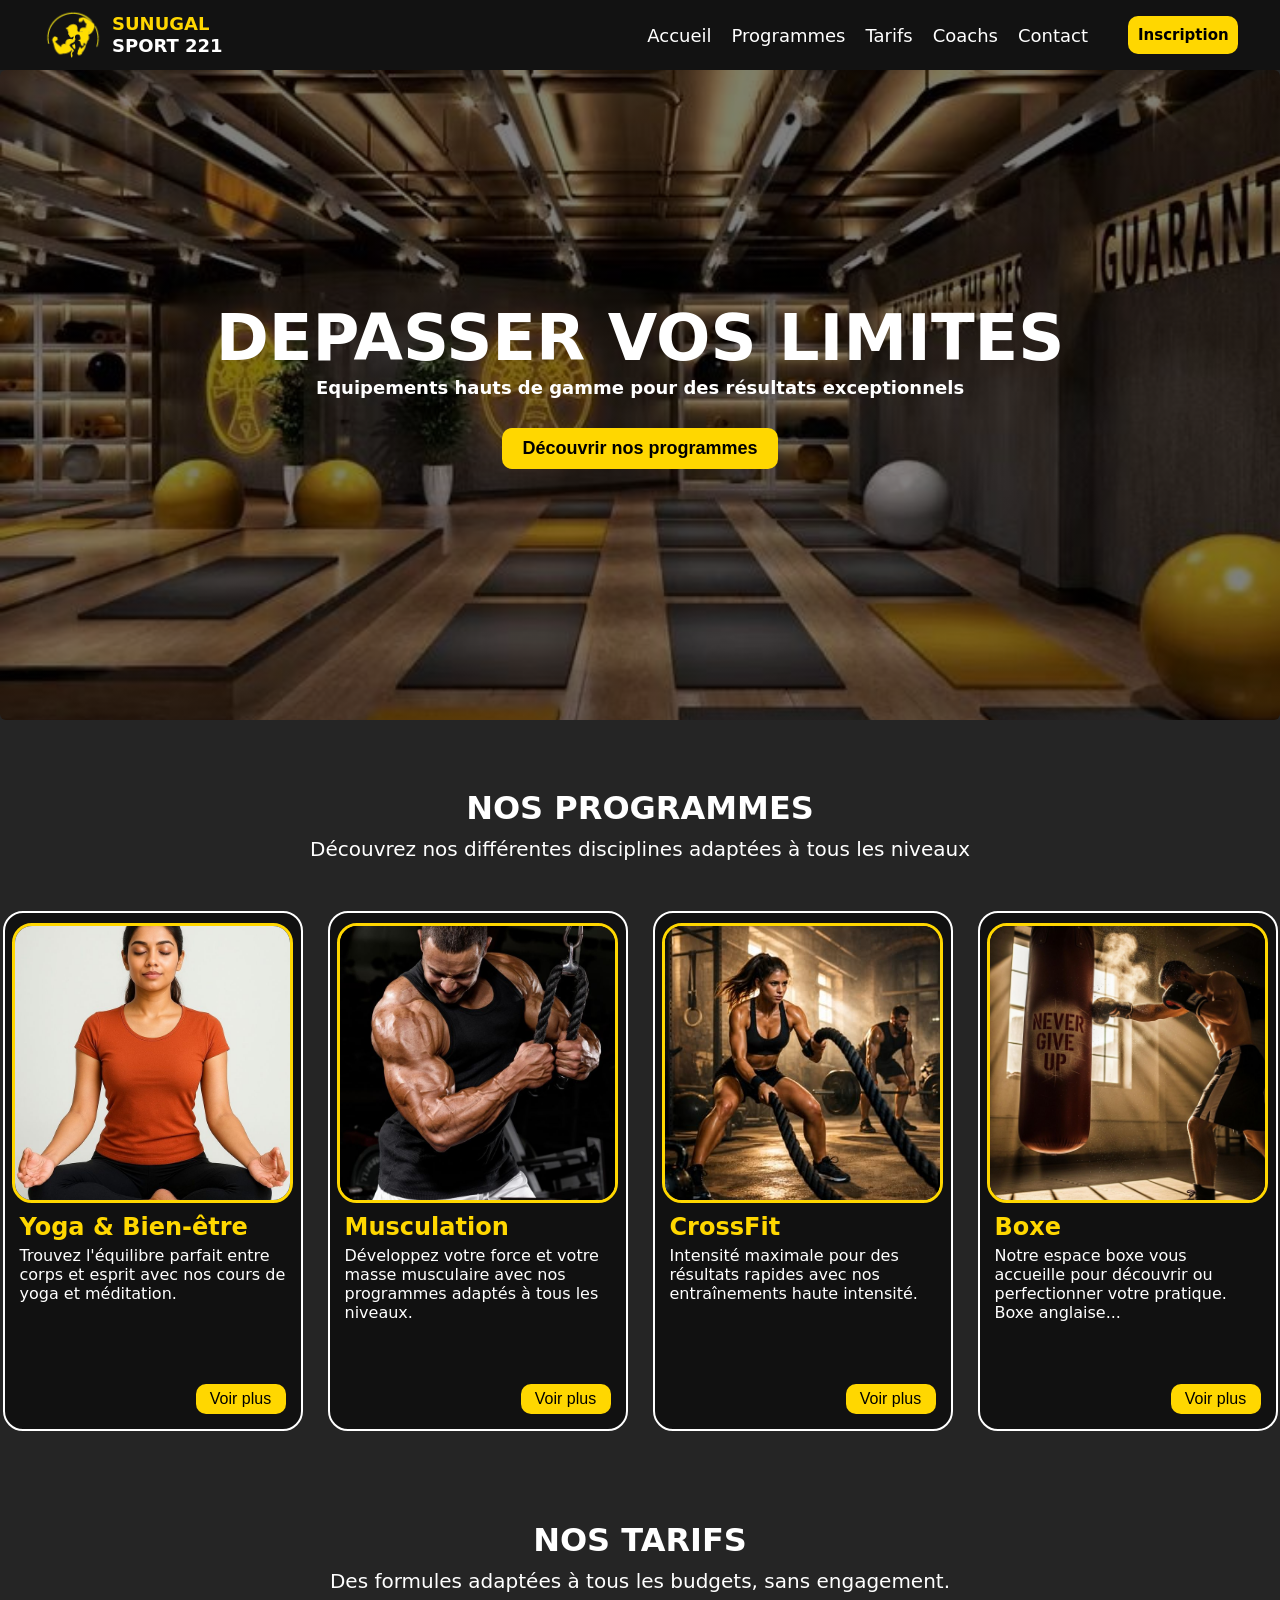
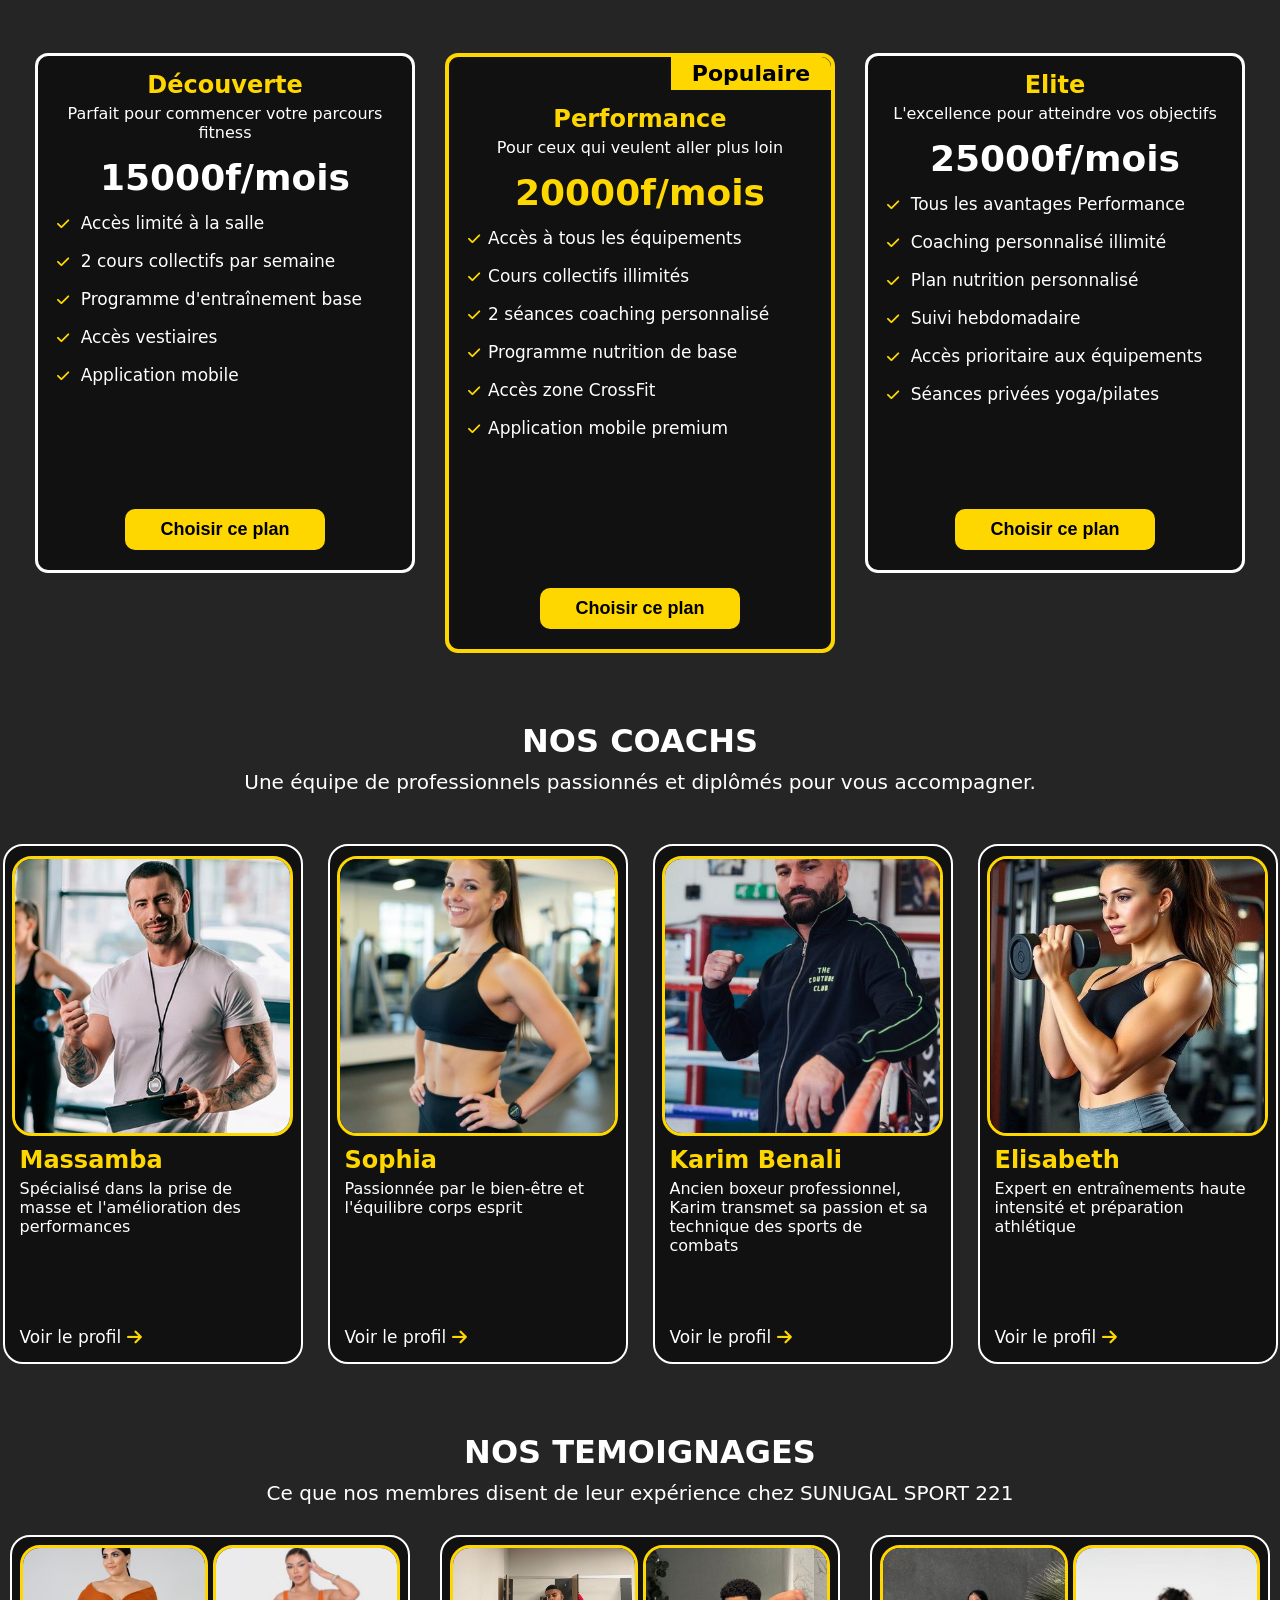
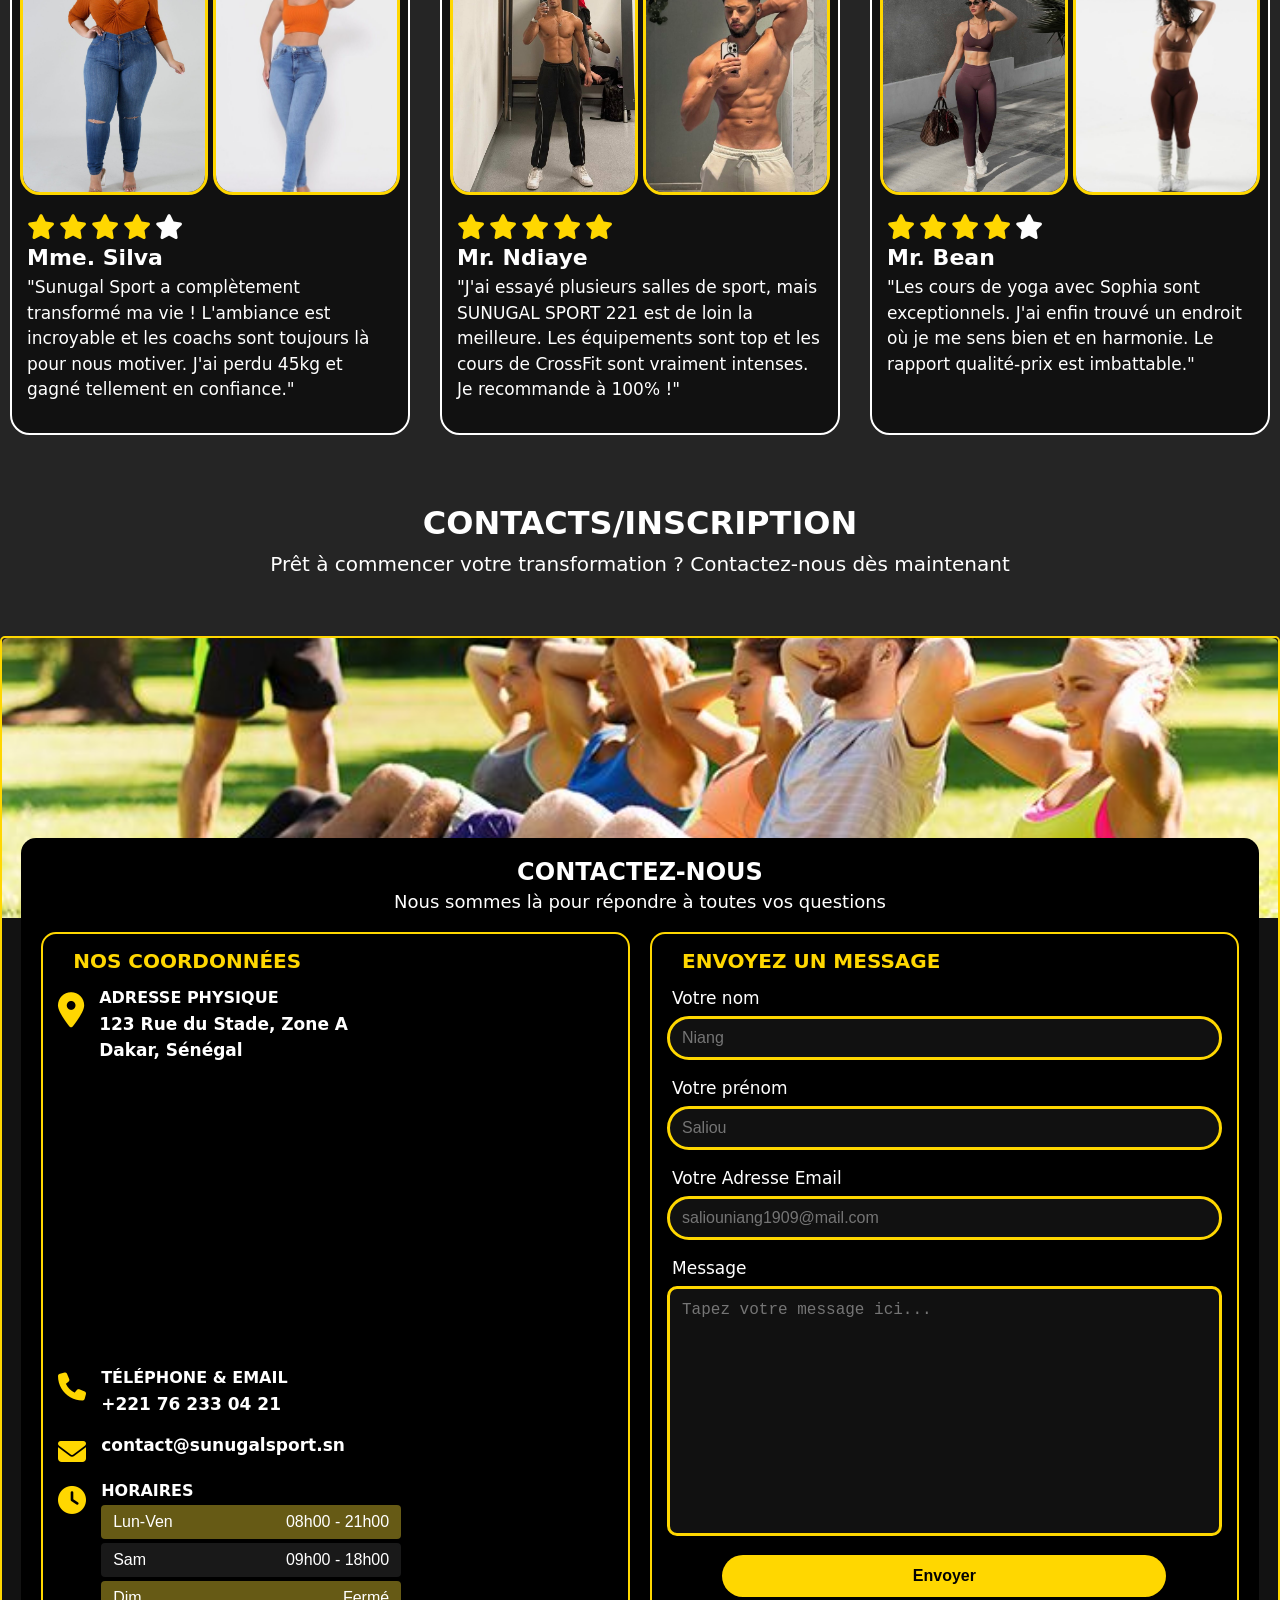
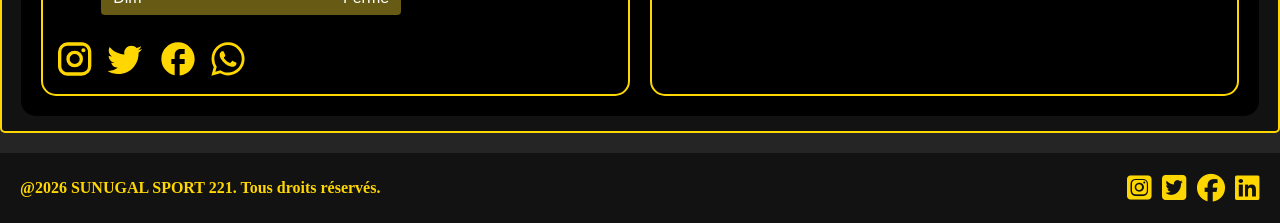
==== index.html @ 3b44cbe6 "first commit" ====
<!DOCTYPE html>
<html lang="fr">

<head>
    <meta charset="UTF-8">
    <meta name="viewport" content="width=device-width, initial-scale=1.0">
    <title>SUNUGAL SPORT 221</title>
    <link rel="stylesheet" href="stylesport.css">

    <link rel="stylesheet" href="https://cdnjs.cloudflare.com/ajax/libs/font-awesome/6.5.0/css/all.min.css"
        crossorigin="anonymous" referrerpolicy="no-referrer" />
</head>

<body>

<header>
    <!-- Checkbox burger cachée -->
    <input type="checkbox" id="burger">

    <div class="menu">
        <!-- Logo -->
        <div class="logo-container">
            <div class="logo"></div>
            <div>
                <h4 class="textlogo"><span style="color: #FFD700;">SUNUGAL</span><br>SPORT 221</h4>
            </div>
        </div>

        <!-- Label burger (visible sur mobile) -->
        <label class="burger-label" for="burger">
            <span class="burger-open">&#9776;</span>
            <span class="burger-close">&#10005;</span>
        </label>

        <!-- Nav + Bouton -->
        <div class="nav-actions">
            <nav class="UN">
                <ul class="nav">
                    <li><a href="index.html#Accueil" class="textnav">Accueil</a></li>
                    <li><a href="index.html#Programmes" class="textnav">Programmes</a></li>
                    <li><a href="index.html#Tarifs" class="textnav">Tarifs</a></li>
                    <li><a href="index.html#Coachs" class="textnav">Coachs</a></li>
                    <li><a href="index.html#Contact" class="textnav">Contact</a></li>
                </ul>
            </nav>
            <a href="/formulaire.html">
                <button class="btn">Inscription</button>
            </a>
        </div>
    </div>
</header>

    <!-- ACCUEIL -->
    <section class="accueil">
        <div class="ac">
            <div id="Accueil"></div>
            <div class="A0">
                <h1 class="titre">
                    <p class="textaccueil">DEPASSER VOS LIMITES</p>
                    <p class="soustextaccueil">Equipements hauts de gamme pour des résultats exceptionnels</p>
                </h1>
                <a href="/sport.html#Programmes" class="EE">
                    <button class="btn2">Découvrir nos programmes</button>
                </a>
            </div>
            <div class="A1">
                <h1 class="titre">
                    <p class="textaccueil2">TROUVER VOTRE EQUILIBRE</p>
                    <p class="soustextaccueil2">Trouvez l'équilibre parfait entre corps et esprit avec nos cours de yoga et méditation.</p>
                </h1>
                <a href="/index.html"   class="EE">
                    <button class="btn2Z">Voir les tarifs</button>
                </a>
            </div>
            <div class="A2">
                <h1 class="titre">
                    <p class="textaccueil3">DEPASSER VOS LIMITES</p>
                    <p class="soustextaccueil3">Intensité maximale pour des résultats rapides avec nos entraînements haute intensité</p>
                </h1>
                <a href="/index.html"  class="EE">
                    <button class="btn2ZZ">Découvrir nos coachs</button>
                </a>
            </div>
            <div class="A3">
                <h1 class="titre">
                    <p class="textaccueil4">LIBERER VOTRE PUISSANCE</p>
                    <p class="soustextaccueil4">Notre espace boxe vous accueille pour découvrir ou perfectionner votre pratique. Boxe anglaise</p>
                </h1>
                <a href="/index.html#Contact"  class="EE">
                    <button class="btn2ZZZ">Nos contacts</button>
                </a>
            </div>
            <div class="A0">
                <h1 class="titre">
                    <p class="textaccueil">DEPASSER VOS LIMITES</p>
                    <p class="soustextaccueil">Equipements hauts de gamme pour des résultats exceptionnels</p>
                </h1>
                <a href="/index.html"  class="EE">
                    <button class="btn2">Découvrir nos programmes</button>
                </a>
            </div>
        </div>
    </section>

    <div class="parentbody">

        <!-- PROGRAMMES -->
        <h1 class="TitreP">NOS PROGRAMMES</h1>
        <p class="titrePro">Découvrez nos différentes disciplines adaptées à tous les niveaux</p>
        <div id="Programmes"></div>
        <section class="Parentcarte">
            <div class="carte">
                <div class="imag1">
                    <img src="/image/WhatsApp Image 2026-04-09 at 15.24.21.jpeg" alt="YOGA" class="image22">
                </div>
                <h1 class="titleP">Yoga & Bien-être</h1>
                <p class="soustitleP">Trouvez l'équilibre parfait entre corps et esprit avec nos cours de yoga et méditation.</p>
                <button class="btn31">Voir plus</button>
            </div>
            <div class="carte">
                <div class="image2">
                    <img src="/image/798d646e8325ace8523995716c048123.jpg" alt="musculation" class="imag11">
                </div>
                <h1 class="titleP">Musculation</h1>
                <p class="soustitleP">Développez votre force et votre masse musculaire avec nos programmes adaptés à tous les niveaux.</p>
                <a href="/detailprogramme.html" target="_self" style="text-decoration: none;">
                    <button class="btn3b">Voir plus</button>
                </a>
            </div>
            <div class="carte">
                <div class="image3">
                    <img src="/image/WhatsApp Image 2026-04-09 at 15.24.21 (1).jpeg" alt="Crossfit" class="image44">
                </div>
                <h1 class="titleP">CrossFit</h1>
                <p class="soustitleP">Intensité maximale pour des résultats rapides avec nos entraînements haute intensité.</p>
                <button class="btn3">Voir plus</button>
            </div>
            <div class="carte">
                <div class="image4">
                    <img src="/image/feb1b26ec4ed3f899586b922f8d77b12.jpg" alt="BOXE" class="image33">
                </div>
                <h1 class="titleP">Boxe</h1>
                <p class="soustitleP">Notre espace boxe vous accueille pour découvrir ou perfectionner votre pratique. Boxe anglaise...</p>
                <button class="btn3d">Voir plus</button>
            </div>
        </section>

        <!-- TARIFS -->
        <h1 class="TitreT">NOS TARIFS</h1>
        <p class="titrePro2">Des formules adaptées à tous les budgets, sans engagement.</p>
        <div id="Tarifs"></div>
        <section class="ParentT">
            <div class="carteT">
                <h1 class="titleT1">Découverte</h1>
                <p class="soustitleT">Parfait pour commencer votre parcours fitness</p>
                <h2 class="titleT2">15000f/mois</h2>
                <div class="paragrapheT">
                    <i class="fa-solid fa-check flèche"></i> <span class="textf">Accès limité à la salle</span><br><br>
                    <i class="fa-solid fa-check flèche"></i> <span class="textf">2 cours collectifs par semaine</span><br><br>
                    <i class="fa-solid fa-check flèche"></i> <span class="textf">Programme d'entraînement base</span><br><br>
                    <i class="fa-solid fa-check flèche"></i> <span class="textf">Accès vestiaires</span><br><br>
                    <i class="fa-solid fa-check flèche"></i> <span class="textf">Application mobile</span>
                </div>
                <a href="/formulaire.html" target="_self"  class="EE">
                    <button class="btnT">Choisir ce plan</button>
                </a>
            </div>

            <div class="TA">
                <div class="carteT2">
                    <div class="badge">
                        <p class="Textb">Populaire</p>
                    </div>
                    <h1 class="titleT1">Performance</h1>
                    <p class="soustitleT">Pour ceux qui veulent aller plus loin</p>
                    <h2 class="titleT22">20000f/mois</h2>
                    <div class="paragrapheT2">
                        <i class="fa-solid fa-check flèche"></i><span class="textf">Accès à tous les équipements</span><br><br>
                        <i class="fa-solid fa-check flèche"></i><span class="textf">Cours collectifs illimités</span><br><br>
                        <i class="fa-solid fa-check flèche"></i><span class="textf">2 séances coaching personnalisé</span><br><br>
                        <i class="fa-solid fa-check flèche"></i><span class="textf">Programme nutrition de base</span><br><br>
                        <i class="fa-solid fa-check flèche"></i><span class="textf">Accès zone CrossFit</span><br><br>
                        <i class="fa-solid fa-check flèche"></i><span class="textf">Application mobile premium</span><br><br>
                    </div>
                    <a href="/formulaire.html" target="_self"  class="EE">
                        <button class="btnT2">Choisir ce plan</button>
                    </a>
                </div>
            </div>

            <div class="carteT">
                <h1 class="titleT1">Elite</h1>
                <p class="soustitleT">L'excellence pour atteindre vos objectifs</p>
                <h2 class="titleT2">25000f/mois</h2>
                <div class="paragrapheT">
                    <i class="fa-solid fa-check flèche"></i> <span class="textf">Tous les avantages Performance</span><br><br>
                    <i class="fa-solid fa-check flèche"></i> <span class="textf">Coaching personnalisé illimité</span><br><br>
                    <i class="fa-solid fa-check flèche"></i> <span class="textf">Plan nutrition personnalisé</span><br><br>
                    <i class="fa-solid fa-check flèche"></i> <span class="textf">Suivi hebdomadaire</span><br><br>
                    <i class="fa-solid fa-check flèche"></i> <span class="textf">Accès prioritaire aux équipements</span><br><br>
                    <i class="fa-solid fa-check flèche"></i> <span class="textf">Séances privées yoga/pilates</span>
                </div>
                <a href="/formulaire.html" target="_self"  class="EE">
                    <button class="btnT">Choisir ce plan</button>
                </a>
            </div>
        </section>

        <!-- NOS COACHS -->
        <h1 class="TitreP">NOS COACHS</h1>
        <p class="soustitreSection">Une équipe de professionnels passionnés et diplômés pour vous accompagner.</p>
        <div id="Coachs"></div>
        <section class="Parentcarte2">
            <div class="carte">
                <div class="imageA">
                    <img src="/image/WhatsApp Image 2026-04-09 at 15.23.22.jpeg" alt="Massamba" class="imageAA">
                </div>
                <h1 class="titleP">Massamba</h1>
                <p class="soustitleP">Spécialisé dans la prise de masse et l'amélioration des performances</p>
                <p class="LienC">Voir le profil <i class="fa-solid fa-arrow-right arrow"></i></p>
            </div>
            <div class="carte">
                <div class="imageB">
                    <img src="/image/085d0057831c391fa8fdc6a2706cc4f4.jpg" alt="Sophia" class="imageBB">
                </div>
                <h1 class="titleP">Sophia</h1>
                <p class="soustitleP">Passionnée par le bien-être et l'équilibre corps esprit</p>
                <a href="/detailcoach.html#Coachs" target="_self" class="lienP">
                    <p class="LienC">Voir le profil <i class="fa-solid fa-arrow-right arrow"></i></p>
                </a>
            </div>
            <div class="carte">
                <div class="imageC">
                    <img src="/image/8adbc22457ec342c8f4f15aef69f5e6a.jpg" alt="Karim" class="imageCC">
                </div>
                <h1 class="titleP">Karim Benali</h1>
                <p class="soustitleP">Ancien boxeur professionnel, Karim transmet sa passion et sa technique des sports de combats</p>
                <p class="LienCC">Voir le profil <i class="fa-solid fa-arrow-right arrow"></i></p>
            </div>
            <div class="carte">
                <div class="imageD">
                    <img src="/image/25fd124be4f2d7ce02761b8a9e53c22c.jpg" alt="Elisabeth" class="imageDD">
                </div>
                <h1 class="titleP">Elisabeth</h1>
                <p class="soustitleP">Expert en entraînements haute intensité et préparation athlétique</p>
                <p class="LienC">Voir le profil <i class="fa-solid fa-arrow-right arrow"></i></p>
            </div>
        </section>

        <!-- TEMOIGNAGES -->
        <h1 class="TitreP">NOS TEMOIGNAGES</h1>
        <p class="soustitreSection">Ce que nos membres disent de leur expérience chez SUNUGAL SPORT 221</p>

        <section class="Avis">
            <div class="cartet">
                <div class="photo">
                    <div class="image1">
                        <img src="/image/10d53ca7ecd17a035fc8b7b2d390c63c.jpg" alt="" class="image11">
                    </div>
                    <div class="image1">
                        <img src="image/16f88baf168e06f00c20540069a99f3c.jpg" alt="" class="image11">
                    </div>
                </div>
                <div class="Etoile">
                    <i class="fa-solid fa-star" style="color:#FFD700;font-size:25px;"></i>
                    <i class="fa-solid fa-star" style="color:#FFD700;font-size:25px;"></i>
                    <i class="fa-solid fa-star" style="color:#FFD700;font-size:25px;"></i>
                    <i class="fa-solid fa-star" style="color:#FFD700;font-size:25px;"></i>
                    <i class="fa-solid fa-star" style="color:#ffffff;font-size:25px;"></i>
                </div>
                <h1 class="nomTemoign">Mme. Silva</h1>
                <p class="texteTemoign">"Sunugal Sport a complètement transformé ma vie ! L'ambiance est incroyable et les coachs sont toujours là pour nous motiver. J'ai perdu 45kg et gagné tellement en confiance."</p>
            </div>
            <div class="cardet">
                <div class="photo">
                    <div class="image1">
                        <img src="/image/3654e52a8fa798b8e40593709566071a.jpg" alt="" class="image22">
                    </div>
                    <div class="image1">
                        <img src="/image/96df4fb2ce53c730a2371b7383319e78.jpg" alt="" class="image22">
                    </div>
                </div>
                <div class="Etoile">
                    <i class="fa-solid fa-star" style="color:#FFD700;font-size:25px;"></i>
                    <i class="fa-solid fa-star" style="color:#FFD700;font-size:25px;"></i>
                    <i class="fa-solid fa-star" style="color:#FFD700;font-size:25px;"></i>
                    <i class="fa-solid fa-star" style="color:#FFD700;font-size:25px;"></i>
                    <i class="fa-solid fa-star" style="color:#FFD700;font-size:25px;"></i>
                </div>
                <h1 class="nomTemoign">Mr. Ndiaye</h1>
                <p class="texteTemoign">"J'ai essayé plusieurs salles de sport, mais SUNUGAL SPORT 221 est de loin la meilleure. Les équipements sont top et les cours de CrossFit sont vraiment intenses. Je recommande à 100% !"</p>
            </div>
            <div class="cardet">
                <div class="photo">
                    <div class="image1">
                        <img src="/image/1ff2024bfbb110e7f76967baabb99201.jpg" alt="" class="image33">
                    </div>
                    <div class="image1">
                        <img src="/image/316afef5541a32609980a7c258a644ee.jpg" alt="" class="image33">
                    </div>
                </div>
                <div class="Etoile">
                    <i class="fa-solid fa-star" style="color:#FFD700;font-size:25px;"></i>
                    <i class="fa-solid fa-star" style="color:#FFD700;font-size:25px;"></i>
                    <i class="fa-solid fa-star" style="color:#FFD700;font-size:25px;"></i>
                    <i class="fa-solid fa-star" style="color:#FFD700;font-size:25px;"></i>
                    <i class="fa-solid fa-star" style="color:#ffffff;font-size:25px;"></i>
                </div>
                <h1 class="nomTemoign">Mr. Bean</h1>
                <p class="texteTemoign">"Les cours de yoga avec Sophia sont exceptionnels. J'ai enfin trouvé un endroit où je me sens bien et en harmonie. Le rapport qualité-prix est imbattable."</p>
            </div>
        </section>

        <!-- CONTACT -->
        <h1 class="TitreP">CONTACTS/INSCRIPTION</h1>
        <p class="soustitreSection">Prêt à commencer votre transformation ? Contactez-nous dès maintenant</p>
        <div id="Contact"></div>
        <section class="parentcontact">
            <div class="infos"></div>
            <div class="localisation">
                <h1 class="titrecon">CONTACTEZ-NOUS</h1>
                <p class="soustitrecontact">Nous sommes là pour répondre à toutes vos questions</p>

                <section class="parentcon">
                    <div class="cordonnees">
                        <h1 class="textmess">NOS COORDONNÉES</h1>

                        <div class="coord-item">
                            <i class="fa-solid fa-location-dot bbb"></i>
                            <div class="coord-text">
                                <h2 class="coord-title">ADRESSE PHYSIQUE</h2>
                                <p class="coord-detail">123 Rue du Stade, Zone A<br>Dakar, Sénégal</p>
                            </div>
                        </div>

                        <div class="parentmap">
                            <iframe
                                src="https://www.google.com/maps/embed?pb=!1m18!1m12!1m3!1d964.8541574105187!2d-17.4478099505378!3d14.68901563158385!2m3!1f0!2f0!3f0!3m2!1i1024!2i768!4f13.1!3m3!1m2!1s0xec172f68e748a69%3A0x20fb84b7a5390402!2sRue%2035%2C%20Dakar!5e0!3m2!1sfr!2ssn!4v1775864786671!5m2!1sfr!2ssn"
                                style="border:0;" allowfullscreen="" loading="lazy"
                                referrerpolicy="no-referrer-when-downgrade" class="map"></iframe>
                        </div>

                        <div class="coord-extras">
                            <div class="coord-item">
                                <i class="fa-solid fa-phone aaa"></i>
                                <div class="coord-text">
                                    <h2 class="coord-title">TÉLÉPHONE & EMAIL</h2>
                                    <p class="coord-detail">+221 76 233 04 21</p>
                                </div>
                            </div>

                            <div class="coord-item">
                                <i class="fa-solid fa-envelope ccc"></i>
                                <div class="coord-text">
                                    <p class="coord-detail">contact@sunugalsport.sn</p>
                                </div>
                            </div>

                            <div class="coord-item">
                                <i class="fa-solid fa-clock ddd"></i>
                                <div class="coord-text">
                                    <h2 class="coord-title">HORAIRES</h2>
                                    <div class="horaires-container">
                                        <div class="Baba">
                                            <span class="jour">Lun-Ven</span>
                                            <span class="heures">08h00 - 21h00</span>
                                        </div>
                                        <div class="Baba2">
                                            <span class="jour">Sam</span>
                                            <span class="heures">09h00 - 18h00</span>
                                        </div>
                                        <div class="Baba">
                                            <span class="jour">Dim</span>
                                            <span class="heures">Fermé</span>
                                        </div>
                                    </div>
                                </div>
                            </div>

                            <div class="social-icons">
                                <svg xmlns="http://www.w3.org/2000/svg" width="40" height="40" viewBox="2 0 24 24"><path fill="#FFD700" d="M7.8 2h8.4C19.4 2 22 4.6 22 7.8v8.4a5.8 5.8 0 0 1-5.8 5.8H7.8C4.6 22 2 19.4 2 16.2V7.8A5.8 5.8 0 0 1 7.8 2m-.2 2A3.6 3.6 0 0 0 4 7.6v8.8C4 18.39 5.61 20 7.6 20h8.8a3.6 3.6 0 0 0 3.6-3.6V7.6C20 5.61 18.39 4 16.4 4zm9.65 1.5a1.25 1.25 0 0 1 1.25 1.25A1.25 1.25 0 0 1 17.25 8A1.25 1.25 0 0 1 16 6.75a1.25 1.25 0 0 1 1.25-1.25M12 7a5 5 0 0 1 5 5a5 5 0 0 1-5 5a5 5 0 0 1-5-5a5 5 0 0 1 5-5m0 2a3 3 0 0 0-3 3a3 3 0 0 0 3 3a3 3 0 0 0 3-3a3 3 0 0 0-3-3"/></svg>
                                <svg xmlns="http://www.w3.org/2000/svg" width="40" height="40" viewBox="2 0 24 24"><path fill="#FFD700" d="M22.46 6c-.77.35-1.6.58-2.46.69c.88-.53 1.56-1.37 1.88-2.38c-.83.5-1.75.85-2.72 1.05C18.37 4.5 17.26 4 16 4c-2.35 0-4.27 1.92-4.27 4.29c0 .34.04.67.11.98C8.28 9.09 5.11 7.38 3 4.79c-.37.63-.58 1.37-.58 2.15c0 1.49.75 2.81 1.91 3.56c-.71 0-1.37-.2-1.95-.5v.03c0 2.08 1.48 3.82 3.44 4.21a4.2 4.2 0 0 1-1.93.07a4.28 4.28 0 0 0 4 2.98a8.52 8.52 0 0 1-5.33 1.84q-.51 0-1.02-.06C3.44 20.29 5.7 21 8.12 21C16 21 20.33 14.46 20.33 8.79c0-.19 0-.37-.01-.56c.84-.6 1.56-1.36 2.14-2.23"/></svg>
                                <svg xmlns="http://www.w3.org/2000/svg" width="40" height="40" viewBox="0 0 24 24"><path fill="#FFD700" d="M22 12c0-5.52-4.48-10-10-10S2 6.48 2 12c0 4.84 3.44 8.87 8 9.8V15H8v-3h2V9.5C10 7.57 11.57 6 13.5 6H16v3h-2c-.55 0-1 .45-1 1v2h3v3h-3v6.95c5.05-.5 9-4.76 9-9.95"/></svg>
                                <svg xmlns="http://www.w3.org/2000/svg" width="40" height="40" viewBox="0 0 24 24"><path fill="#FFD700" d="M19.05 4.91A9.82 9.82 0 0 0 12.04 2c-5.46 0-9.91 4.45-9.91 9.91c0 1.75.46 3.45 1.32 4.95L2.05 22l5.25-1.38c1.45.79 3.08 1.21 4.74 1.21c5.46 0 9.91-4.45 9.91-9.91c0-2.65-1.03-5.14-2.9-7.01m-7.01 15.24c-1.48 0-2.93-.4-4.2-1.15l-.3-.18l-3.12.82l.83-3.04l-.2-.31a8.26 8.26 0 0 1-1.26-4.38c0-4.54 3.7-8.24 8.24-8.24c2.2 0 4.27.86 5.82 2.42a8.18 8.18 0 0 1 2.41 5.83c.02 4.54-3.68 8.23-8.22 8.23m4.52-6.16c-.25-.12-1.47-.72-1.69-.81c-.23-.08-.39-.12-.56.12c-.17.25-.64.81-.78.97c-.14.17-.29.19-.54.06c-.25-.12-1.05-.39-1.99-1.23c-.74-.66-1.23-1.47-1.38-1.72c-.14-.25-.02-.38.11-.51c.11-.11.25-.29.37-.43s.17-.25.25-.41c.08-.17.04-.31-.02-.43s-.56-1.34-.76-1.84c-.2-.48-.41-.42-.56-.43h-.48c-.17 0-.43.06-.66.31c-.22.25-.86.85-.86 2.07s.89 2.4 1.01 2.56c.12.17 1.75 2.67 4.23 3.74c.59.26 1.05.41 1.41.52c.59.19 1.13.16 1.56.1c.48-.07 1.47-.6 1.67-1.18c.21-.58.21-1.07.14-1.18s-.22-.16-.47-.28"/></svg>
                            </div>
                        </div>
                    </div>

                    <div class="saisi">
                        <h1 class="textmess">ENVOYEZ UN MESSAGE</h1>
                        <form class="contactforme">
                            <div class="forme">
                                <label for="nom" class="textfor">Votre nom</label><br>
                                <input type="text" class="format" placeholder="Niang">
                            </div><br>
                            <div class="forme">
                                <label for="prenom" class="textfor">Votre prénom</label><br>
                                <input type="text" class="format" placeholder="Saliou">
                            </div><br>
                            <div class="forme">
                                <label for="email" class="textfor">Votre Adresse Email</label><br>
                                <input type="email" class="format" placeholder="saliouniang1909@mail.com">
                            </div><br>
                            <div class="forme">
                                <label for="message" class="textfor">Message</label><br>
                                <textarea name="Message" id="Message" class="format1" placeholder="Tapez votre message ici..."></textarea>
                            </div>
                            <button type="submit" class="submit-btn">Envoyer</button>
                        </form>
                    </div>
                </section>
            </div>
        </section>

    </div>

    <footer>
        <div class="foote">
            <section class="bodyfoot">
                <div class="cop">
                    <h2 class="textcop">@2026 SUNUGAL SPORT 221. Tous droits réservés.</h2>
                </div>
                <div class="iconefoot">
                    <a href="https://www.instagram.com/" target="_self" class="liennav">
                        <i class="fa-brands fa-square-instagram line"></i>
                    </a>
                    <a href="https://x.com/?lang=fr"><i class="fa-brands fa-square-twitter line"></i></a>
                    <a href="https://www.facebook.com/" target="_self"><i class="fa-brands fa-facebook line"></i></a>
                    <a href="https://www.linkedin.com/" target="_self"><i class="fa-brands fa-linkedin line"></i></a>
                </div>
            </section>
        </div>
    </footer>

</body>
</html>
---- stylesport.css ----
* {
        box-sizing: border-box;
        margin: 0;
        padding: 0;
    }

    body {
        background-color: #252525;
        margin: 0;
        padding: 0;
    }



    header {
        background-color: #121212;
        width: 100%;
        color: #ffffff;
        position: fixed;
        top: 0;
        left: 0;
        right: 0;
        z-index: 1000;
    }


    .menu {
        display: flex;
        justify-content: space-between;
        align-items: center;
        height: 70px;
        width: 95%;
        max-width: 1400px;
        margin: 0 auto;
        padding: 0 10px;
    }


    .logo {
        width: 62px;
        height: 62px;
        background-image: url('/image/logoori.gif');
        background-size: cover;
        flex-shrink: 0;
    }

    .logo-container {
        display: flex;
        align-items: center;
        gap: 8px;
    }

    .textlogo {
        font-weight: bold;
        font-size: 18px;
        font-family: system-ui, sans-serif;
        line-height: 1.2;
        margin: 0;
        color: #ffffff;
    }


    .burger-label {
        display: none;
        cursor: pointer;
        user-select: none;
        flex-shrink: 0;
    }

    .burger-open,
    .burger-close {
        font-size: 28px;
        color: #FFD700;
        line-height: 1;
    }

    /* Par défaut : on montre ☰, on cache ✕ */
    .burger-close {
        display: none;
    }

    /* Quand le burger est coché : on inverse */
    #burger:checked~.menu .burger-close {
        display: inline;
    }

    #burger:checked~.menu .burger-open {
        display: none;
    }


    #burger {
        display: none;
    }


    .nav-actions {
        display: flex;
        align-items: center;
        gap: 40px;
    }

    .UN {
        margin: 0;
    }

    .nav {
        display: flex;
        gap: 20px;
        list-style: none;
        padding: 0;
        margin: 0;
    }

    .nav li {
        list-style: none;
    }

    .textnav {
        font-size: 18px;
        white-space: nowrap;
        text-decoration: none;
        color: #ffffff;
        font-family: system-ui, -apple-system, BlinkMacSystemFont, 'Segoe UI', Roboto, sans-serif;
    }

    .textnav:hover {
        color: #FFD700;
    }

    /* =============================================
    BOUTON INSCRIPTION (header)
    ============================================= */
    .btn {
        border-radius: 10px;
        padding: 5px 10px;
        font-weight: bold;
        background-color: #FFD700;
        color: #000000;
        width: 110px;
        height: 38px;
        cursor: pointer;
        border: none;
        font-size: 15px;
        font-family: system-ui, sans-serif;
    }

    .btn:hover {
        background-color: #222222;
        color: #FFD700;
    }



    .accueil {
        width: 100%;
        height: 650px;
        overflow: hidden;
        margin-top: 70px;
    }

    .ac {
        animation: slides 16s infinite;
        height: 100%;
        width: 500%;
        display: flex;
    }

    @keyframes slides {
        0% {
            transform: translateX(0);
        }

        20% {
            transform: translateX(0);
        }

        25% {
            transform: translateX(-20%);
        }

        45% {
            transform: translateX(-20%);
        }

        50% {
            transform: translateX(-40%);
        }

        70% {
            transform: translateX(-40%);
        }

        75% {
            transform: translateX(-60%);
        }

        95% {
            transform: translateX(-60%);
        }

        100% {
            transform: translateX(-80%);
        }
    }

    .A0,
    .A1,
    .A2,
    .A3 {
        height: 100%;
        width: 100%;
        background-position: center;
        background-repeat: no-repeat;
        background-size: cover;
        border-radius: 6px;
        display: flex;
        flex-direction: column;
        justify-content: flex-end;
        padding-bottom: 60px;
    }

    .A0 {
        background-image: linear-gradient(rgba(0, 0, 0, 0.5), rgba(0, 0, 0, 0.5)), url('/image/télécharger (6).jpg (1).jpeg');
    }

    .A1 {
        background-image: linear-gradient(rgba(44, 44, 44, 0.5), rgba(41, 41, 41, 0.5)), url('/image/WhatsApp Image 2026-04-09 at 17.37.45.jpeg');
    }

    .A2 {
        background-image: url('/image/WhatsApp Image 2026-04-09 at 17.40.18.jpeg');
    }

    .A3 {
        background-image: linear-gradient(rgba(0, 0, 0, 0.5), rgba(0, 0, 0, 0.5)), url('/image/WhatsApp Image 2026-04-09 at 17.37.45 (1).jpeg');
    }


    /* Texte principal des slides */
    /* Conteneur des slides */
    .A0,
    .A1,
    .A2,
    .A3 {
        height: 100%;
        width: 100%;
        background-position: center;
        background-repeat: no-repeat;
        background-size: cover;
        border-radius: 6px;

        /* Flexbox pour centrer en haut */
        display: flex;
        flex-direction: column;
        justify-content: flex-start;
        /* place le contenu en haut */
        align-items: center;
        /* centre horizontalement */
        padding-top: 60px;
        /* espace depuis le haut */
        text-align: center;
    }

    /* Texte principal */
    .textaccueil,
    .textaccueil2,
    .textaccueil3,
    .textaccueil4 {
        font-size: 5vw;
        color: #ffffff;
        font-family: system-ui, sans-serif;
        margin: 0;
        line-height: 1.2;
        margin-top: 20%;
    }


    .soustextaccueil,
    .soustextaccueil2,
    .soustextaccueil3,
    .soustextaccueil4 {
        color: white;
        font-size: 18px;
        font-family: system-ui, -apple-system, BlinkMacSystemFont, 'Segoe UI', Roboto, Oxygen, Ubuntu, Cantarell, 'Open Sans', 'Helvetica Neue', sans-serif;
    }



    /* Boutons sous le texte */
    .btn2,
    .btn2Z,
    .btn2ZZ,
    .btn2ZZZ {
        border-radius: 10px;
        font-weight: bold;
        background-color: #FFD700;
        color: #000000;
        padding: 10px 20px;
        font-size: 18px;
        cursor: pointer;
        border: none;
        margin-top: 30px;
        /* espace sous le sous-texte */
    }

    .btn2:hover,
    .btn2Z:hover,
    .btn2ZZ:hover,
    .btn2ZZZ:hover {
        background-color: #222222;
        color: #FFD700;
    }


    /* Responsive tablette */
    @media (max-width: 1024px) {

        .textaccueil,
        .textaccueil2,
        .textaccueil3,
        .textaccueil4 {
            font-size: 3rem;
            margin-top: 4px;
        }

        .soustextaccueil,
        .soustextaccueil2,
        .soustextaccueil3,
        .soustextaccueil4 {
            font-size: 1rem;
       
            margin-left: 95px;
            color: white;
          

        }
    }

    /* Responsive mobile */
    @media (max-width: 768px) {

        .textaccueil,
        .textaccueil2,
        .textaccueil3,
        .textaccueil4 {
            font-size: 2rem;
        }

        .soustextaccueil,
        .soustextaccueil2,
        .soustextaccueil3,
        .soustextaccueil4 {
            font-size: 0.9rem;

            margin-left: 95px;
        }
    }

    /* Très petit écran */
    @media (max-width: 480px) {

        .textaccueil,
        .textaccueil2,
        .textaccueil3,
        .textaccueil4 {
            font-size: 1.5rem;
        }

        .soustextaccueil,
        .soustextaccueil2,
        .soustextaccueil3,
        .soustextaccueil4 {
            font-size: 0.8rem;
        }
    }


    /* Boutons slider - centrés */


    .TitreP {
        text-align: center;
        margin-top: 69px;
        font-family: system-ui, sans-serif;
        color: #ffffff;
    }

    .TitreT {
        text-align: center;
        margin-top: 90px;
        font-family: system-ui, sans-serif;
        color: #ffffff;
    }

    .titrePro,
    .titrePro2 {
        text-align: center;
        margin-top: 10px;
        color: #ffffff;
        font-size: 20px;
        font-family: system-ui, sans-serif;
    }

    /* Sous-titres de sections (remplace les styles inline) */
    .soustitreSection {
        text-align: center;
        margin-top: 10px;
        color: #ffffff;
        font-size: 20px;
        font-family: system-ui, sans-serif;
    }



    .Parentcarte {
        display: flex;
        flex-wrap: wrap;
        gap: 25px;
        justify-content: center;
        margin-top: 50px;
    }

    .carte {
        width: 300px;
        min-height: 520px;
        border: 2px solid #ffffff;
        border-radius: 20px;
        background-color: #111111;
        overflow: hidden;
        transition: transform 0.3s ease-in-out, box-shadow 0.3s ease-in-out;
        display: flex;
        flex-direction: column;
    }

    .carte:hover {
        transform: scale(1.03);
        box-shadow: -2px 3px 13px -3px #FFD700;
    }

    /* Images des cartes */
    .imag1,
    .image2,
    .image3,
    .image4,
    .imageA,
    .imageB,
    .imageC,
    .imageD {
        width: calc(100% - 15px);
        height: 280px;
        border-radius: 20px;
        margin: 10px auto 0;
    }

    .imag11,
    .image22,
    .image33,
    .image44,
    .imageAA,
    .imageBB,
    .imageCC,
    .imageDD {
        border: 3px solid #FFD700;
        width: 100%;
        height: 100%;
        object-fit: cover;
        display: block;
        border-radius: 20px;
    }

    .titleP {
        color: #FFD700;
        margin: 10px 15px 0;
        font-family: system-ui, sans-serif;
    }

    .soustitleP {
        color: #ffffff;
        margin: 5px 15px 0;
        font-size: 16px;
        font-family: system-ui, sans-serif;
        flex: 1;
    }

    /* Boutons programme - alignés en bas */
    .btn3,
    .btn31,
    .btn3b,
    .btn3d {
        display: block;
        margin: 10px 15px 15px auto;
        font-size: 16px;
        padding: 6px 10px;
        border-radius: 10px;
        background-color: #FFD700;
        color: #000000;
        width: 90px;
        cursor: pointer;
        border: none;
        text-align: center;
    }

    .btn3:hover,
    .btn31:hover,
    .btn3b:hover,
    .btn3d:hover {
        background-color: #222222;
        color: #FFD700;
    }



    .ParentT {
        display: flex;
        flex-wrap: wrap;
        gap: 30px;
        justify-content: center;
        margin-top: 60px;
        align-items: flex-start;
    }

    .carteT {
        width: 380px;
        min-height: 520px;
        border: 3px solid #ffffff;
        background-color: #111111;
        border-radius: 13px;
        overflow: hidden;
        transition: transform 0.3s ease-in-out, box-shadow 0.3s ease-in-out;
        padding-bottom: 20px;
        display: flex;
        flex-direction: column;
    }

    .carteT:hover {
        transform: scale(1.01);
        box-shadow: -2px 3px 13px -3px #FFD700;
    }

    .TA {
        display: flex;
        align-items: center;
    }

    .carteT2 {
        width: 390px;
        min-height: 600px;
        border: 4px solid #FFD700;
        border-radius: 13px;
        background-color: #111111;
        display: flex;
        flex-direction: column;
        padding-bottom: 20px;
    }

    .badge {
        padding: 4px;
        width: 160px;
        background-color: #FFD700;
        border-radius: 0px 10px 0px 0px;
        margin-left: auto;
        text-align: center;
    }

    .Textb {
        font-size: 22px;
        font-weight: bold;
        font-family: system-ui, sans-serif;
    }

    .titleT1 {
        color: #FFD700;
        text-align: center;
        font-family: system-ui, sans-serif;
        margin: 15px 0 5px;
    }

    .soustitleT {
        color: #ffffff;
        text-align: center;
        font-size: 16px;
        margin: 0 15px 10px;
        font-family: system-ui, sans-serif;
    }

    .titleT2 {
        color: #ffffff;
        text-align: center;
        font-size: 36px;
        margin: 5px 0;
        font-family: system-ui, sans-serif;
    }

    .titleT22 {
        color: #FFD700;
        text-align: center;
        font-size: 36px;
        margin: 5px 0;
        font-family: system-ui, sans-serif;
    }

    .paragrapheT,
    .paragrapheT2 {
        width: 90%;
        margin: 10px auto;
        flex: 1;
    }

    .flèche {
        font-size: 14px;
        color: #FFD700;
    }

    .textf {
        font-size: 17px;
        color: #ffffff;
        margin-left: 8px;
        font-family: system-ui, sans-serif;
    }

    .btnT,
    .btnT2 {
        display: block;
        margin: 20px auto 0;
        border-radius: 10px;
        font-weight: bold;
        background-color: #FFD700;
        color: #000000;
        padding: 10px;
        width: 200px;
        font-size: 18px;
        cursor: pointer;
        border: none;
        text-align: center;
    }

    .btnT:hover,
    .btnT2:hover {
        background-color: #222222;
        color: #FFD700;
    }



    .Parentcarte2 {
        display: flex;
        flex-wrap: wrap;
        gap: 25px;
        justify-content: center;
        margin-top: 50px;
    }

    .LienC,
    .LienCC {
        margin: 10px 15px 15px;
        color: #ffffff;
        font-size: 17px;
        font-family: system-ui, sans-serif;
        cursor: pointer;
    }

    .arrow {
        color: #FFD700;
    }

    .lienP {
        text-decoration: none;
    }


    .Avis {
        display: flex;
        flex-wrap: wrap;
        gap: 30px;
        justify-content: center;
        margin-top: 30px;
    }

    .cardet,
    .cardet {
        width: 400px;
        min-height: 500px;
        border: 2px solid #ffffff;
        border-radius: 20px;
        background-color: #111111;
        overflow: hidden;
        transition: transform 0.3s ease-in-out, box-shadow 0.3s ease-in-out;
    }

    /* Compatibilité avec l'ancien nom cartet */
    .cartet {
        width: 400px;
        min-height: 500px;
        border: 2px solid #ffffff;
        border-radius: 20px;
        background-color: #111111;
        overflow: hidden;
        transition: transform 0.3s ease-in-out, box-shadow 0.3s ease-in-out;
    }

    .cartet:hover,
    .cardet:hover {
        transform: scale(1.03);
        box-shadow: -2px 3px 13px -3px #FFD700;
    }

    .photo {
        display: flex;
        gap: 5px;
        padding: 8px;
    }

    .image1 {
        width: 50%;
        height: 250px;
        border-radius: 20px;
    }

    .image11 {
        width: 100%;
        height: 100%;
        object-fit: cover;
        border-radius: 20px;
        border: 3px solid #FFD700;
    }

    .image22,
    .image33 {
        width: 100%;
        height: 100%;
        object-fit: cover;
        border-radius: 20px;
    }

    .Etoile {
        margin: 12px 15px 5px;
    }

    .nomTemoign {
        margin: 5px 15px;
        color: #ffffff;
        font-family: system-ui, sans-serif;
        font-size: 22px;
    }

    .texteTemoign {
        margin: 5px 15px 15px;
        color: #ffffff;
        font-size: 17px;
        font-family: system-ui, sans-serif;
        line-height: 1.5;
    }



    .parentcontact {
        border: 2px solid #FFD700;
        width: 100%;
        margin-top: 60px;
        border-radius: 5px;
        background-color: #121212;
        overflow: hidden;
    }

    .infos {
        height: 280px;
        background-color: #ffffff;
        background-image: url('/image/contact.jpeg');
        background-size: cover;
        background-position: center;
        background-repeat: no-repeat;
        border-radius: 6px 6px 0 0;
    }

    .localisation {
        width: 97%;
        background-color: #000000;
        border-radius: 15px;
        margin: -80px auto 15px;
        padding: 20px;
    }

    .titrecon {
        text-align: center;
        color: #ffffff;
        font-family: system-ui, sans-serif;
        margin-bottom: 5px;
    }

    .soustitrecontact {
        text-align: center;
        font-size: 18px;
        color: #ffffff;
        font-family: system-ui, sans-serif;
        margin-bottom: 20px;
    }

    .parentcon {
        display: flex;
        flex-wrap: wrap;
        gap: 20px;
        width: 100%;
    }

    .textmess {
        font-family: system-ui, sans-serif;
        color: #FFD700;
        margin-left: 15px;
        margin-bottom: 15px;
        font-size: 20px;
    }

    .cordonnees {
        flex: 1;
        min-width: 280px;
        background-color: #000000;
        color: #ffffff;
        border-radius: 15px;
        border: 2px solid #FFD700;
        padding: 15px;
    }

    /* Items coordonnées - layout flex propre */
    .coord-item {
        display: flex;
        align-items: flex-start;
        gap: 15px;
        margin-bottom: 15px;
    }

    .coord-text {
        flex: 1;
    }

    .coord-title {
        font-family: system-ui, sans-serif;
        font-size: 16px;
        margin-bottom: 5px;
    }

    .coord-detail {
        font-size: 17px;
        font-weight: bold;
        font-family: system-ui, sans-serif;
        line-height: 1.5;
    }

    .coord-extras {
        margin-top: 10px;
    }

    /* Icônes coordonnées */
    .bbb {
        font-size: 35px;
        color: #FFD700;
        flex-shrink: 0;
        margin-top: 5px;
    }

    .aaa {
        font-size: 28px;
        color: #FFD700;
        flex-shrink: 0;
        margin-top: 5px;
    }

    .ccc {
        font-size: 28px;
        color: #FFD700;
        flex-shrink: 0;
        margin-top: 5px;
    }

    .ddd {
        font-size: 28px;
        color: #FFD700;
        flex-shrink: 0;
        margin-top: 5px;
    }

    /* Map responsive */
    .parentmap {
        width: 100%;
        margin: 10px 0;
    }

    .map {
        width: 100%;
        height: 280px;
        border-radius: 15px;
        border: 0;
        filter: grayscale(100%) invert(90%) sepia(100%) hue-rotate(20deg) brightness(100%) contrast(100%);
        display: block;
    }

    /* Horaires */
    .horaires-container {
        font-family: Arial, sans-serif;
        color: #ffffff;
        max-width: 300px;
    }

    .Baba {
        display: flex;
        justify-content: space-between;
        padding: 8px 12px;
        margin-bottom: 4px;
        background-color: #665A15;
        border-radius: 4px;
        font-weight: 500;
    }

    .Baba2 {
        display: flex;
        justify-content: space-between;
        padding: 8px 12px;
        margin-bottom: 4px;
        background-color: #191919;
        border-radius: 4px;
        font-weight: 500;
    }

    .jour {
        flex: 1;
    }

    /* Icônes réseaux sociaux */
    .social-icons {
        display: flex;
        gap: 10px;
        margin-top: 20px;
        flex-wrap: wrap;
    }

    /* Formulaire */
    .saisi {
        flex: 1;
        min-width: 280px;
        background-color: #000000;
        color: #ffffff;
        border-radius: 15px;
        border: 2px solid #FFD700;
        padding: 15px;
    }

    .textfor {
        color: #ffffff;
        font-weight: 500;
        font-size: 17px;
        font-family: system-ui, sans-serif;
        margin-left: 5px;
    }

    .format {
        width: 100%;
        height: 44px;
        margin-top: 8px;
        padding: 0 12px;
        border: 3px solid #FFD700;
        border-radius: 30px;
        box-sizing: border-box;
        font-size: 16px;
        background-color: #111;
        color: #fff;
    }

    .format1 {
        width: 100%;
        height: 250px;
        margin-top: 8px;
        padding: 12px;
        border: 3px solid #FFD700;
        border-radius: 10px;
        box-sizing: border-box;
        font-size: 16px;
        resize: none;
        background-color: #111;
        color: #fff;
    }

    .submit-btn {
        display: block;
        width: 80%;
        margin: 15px auto 0;
        background-color: #FFD700;
        color: #030303;
        padding: 12px;
        border: none;
        border-radius: 50px;
        font-size: 16px;
        font-weight: bold;
        cursor: pointer;
    }

    .submit-btn:hover {
        background-color: #222222;
        color: #FFD700;
        border: 2px solid #FFD700;
    }

    .EE {
        text-decoration: none;
    }

    .foote {
        width: 100%;
        background-color: #121212;
        color: #FFD700;
        margin-top: 20px;
        padding: 10px 0;
    }

    .bodyfoot {
        display: flex;
        max-width: 1400px;
        margin: 0 auto;
        padding: 0 20px;
        align-items: center;
        justify-content: space-between;
        flex-wrap: wrap;
        gap: 10px;
        min-height: 50px;
    }

    .textcop {
        font-size: 16px;
        color: #FFD700;
    }

    .iconefoot {
        display: flex;
        gap: 10px;
        align-items: center;
    }

    .line {
        font-size: 28px;
        color: #FFD700;
    }

    .liennav {
        list-style: none;
    }


    /*RESPONSIVE - TABLETTE (max-width: 1024px)*/

    @media (max-width: 1024px) {

        /* Menu burger visible */
        .burger-label {
            display: flex;
        }

        /* Nav cachée par défaut */
        .nav-actions {
            display: none;
            position: absolute;
            top: 70px;
            left: 0;
            width: 100%;
            background-color: #121212;
            flex-direction: column;
            align-items: center;
            gap: 0;
            padding: 20px 0;
            border-top: 2px solid #FFD700;
            z-index: 999;
        }

        /* Nav visible quand burger coché */
        #burger-toggle:checked~.nav-actions {
            display: flex;
        }

        .nav {
            flex-direction: column;
            align-items: center;
            gap: 15px;
            width: 100%;
        }

        .nav li {
            width: 100%;
            text-align: center;
        }

        .textnav {
            font-size: 20px;
            display: block;
            padding: 8px 0;
        }

        .btn {
            margin-top: 15px;
            width: 160px;
            font-size: 16px;
            padding: 10px;
        }

        /* Accueil */
        .accueil {
            height: 500px;
        }

        .textaccueil,
        .textaccueil2,
        .textaccueil3,
        .textaccueil4 {
            font-size: 38px;
        }

        .soustextaccueil,
        .soustextaccueil2,
        .soustextaccueil3,
        .soustextaccueil4 {
            font-size: 15px;
            text-align: initial;
            margin-right: 90px;
        }

        .btn2,
        .btn2Z,
        .btn2ZZ,
        .btn2ZZZ {
            font-size: 16px;
        }

        /* Cartes */
        .carte {
            width: 280px;
        }

        /* Tarifs */
        .carteT,
        .carteT2 {
            width: 320px;
        }

        /* Contact */
        .parentcon {
            flex-direction: column;
        }

        .cordonnees,
        .saisi {
            width: 100%;
            min-width: unset;
        }
    }


    /* RESPONSIVE - MOBILE (max-width: 768px) */

    @media (max-width: 768px) {

        /* Accueil */
        .accueil {
            height: 420px;
            margin-top: 70px;
        }

        .A0,
        .A1,
        .A2,
        .A3 {
            padding-bottom: 40px;
        }

        .textaccueil,
        .textaccueil2,
        .textaccueil3,
        .textaccueil4 {
            font-size: 32px;
            line-height: 1.2;
        }

        .soustextaccueil,
        .soustextaccueil2,
        .soustextaccueil3,
        .soustextaccueil4 {
            font-size: 14px;
        }

        .btn2,
        .btn2Z,
        .btn2ZZ,
        .btn2ZZZ {
            font-size: 14px;
            padding: 8px 14px;
        }

        /* Titres */
        .TitreP,
        .TitreT {
            font-size: 22px;
            margin-top: 50px;
        }

        .titrePro,
        .titrePro2,
        .soustitreSection {
            font-size: 15px;
        }

        /* Cartes programmes / coachs */
        .Parentcarte,
        .Parentcarte2 {
            gap: 20px;
        }

        .carte {
            width: calc(100% - 20px);
            max-width: 400px;
            min-height: auto;
        }

        .imag1,
        .image2,
        .image3,
        .image4,
        .imageA,
        .imageB,
        .imageC,
        .imageD {
            height: 220px;
        }

        /* Tarifs - 1 colonne */
        .ParentT {
            flex-direction: column;
            align-items: center;
            gap: 20px;
            margin-top: 30px;
        }

        .carteT,
        .carteT2 {
            width: calc(100% - 20px);
            max-width: 400px;
        }

        .TA {
            width: calc(100% - 20px);
            max-width: 400px;
            margin: 0 auto;
        }

        /* Témoignages */
        .cartet,
        .cardet {
            width: calc(100% - 20px);
            max-width: 400px;
            min-height: auto;
        }

        .image1 {
            height: 180px;
        }

        /* Contact */
        .parentcontact {
            margin-top: 40px;
        }

        .infos {
            height: 200px;
        }

        .localisation {
            width: 95%;
            margin: -60px auto 10px;
            padding: 15px;
        }

        .localisation {
            margin-top: -50px;
        }

        .parentcon {
            flex-direction: column;
            gap: 15px;
        }

        .map {
            height: 220px;
        }

        /* Footer */
        .bodyfoot {
            flex-direction: column;
            text-align: center;
            gap: 10px;
            padding: 10px 20px;
        }

        .textcop {
            font-size: 13px;
        }
    }



    @media (max-width: 480px) {

        .menu {
            padding: 0 15px;
        }

        .logo {
            width: 48px;
            height: 48px;
        }

        .textlogo {
            font-size: 14px;
        }

        .accueil {
            height: 360px;
        }



        .btn2,
        .btn2Z,
        .btn2ZZ,
        .btn2ZZZ {
            font-size: 13px;
            padding: 7px 12px;
        }

        .TitreP,
        .TitreT {
            font-size: 19px;
        }

        .titre {
            padding: 0 10px;
        }

        .parentbody {
            padding: 0 10px;
        }

        .format,
        .format1 {
            font-size: 14px;
        }

        .nomTemoign {
            font-size: 18px;
        }

        .texteTemoign {
            font-size: 14px;
        }
    }

    @media (max-width: 768px) {
    /* 1. On montre le bouton burger */
    .burger-label {
        display: block;
    }

    /* 2. On cache le menu de base et on le prépare pour le mode vertical */
    .nav-actions {
        display: none; /* Cache le menu au départ */
        flex-direction: column;
        position: absolute;
        top: 70px; /* Hauteur de votre header */
        left: 0;
        width: 100%;
        background-color: #121212;
        padding: 20px;
        gap: 20px;
    }

    /* 3. On aligne les liens verticalement */
    .nav {
        flex-direction: column;
        align-items: center;
    }
}

/* Quand le burger est coché, on affiche le bloc de navigation */
#burger:checked ~ .menu .nav-actions {
    display: flex;
}

/* Pour les tablettes (max-width: 1024px) */
@media (max-width: 1024px) {
    .soustextaccueil, .soustextaccueil2, .soustextaccueil3, .soustextaccueil4 {
        font-size: 1.2rem;
        margin-left: 0; /* On remet à zéro */
        padding: 0 20px; /* Un peu d'espace sur les côtés */
        text-align: center;
        margin-left: 90px;
    }
}

/* Pour les mobiles (max-width: 768px) */
@media (max-width: 768px) {
    .soustextaccueil, .soustextaccueil2, .soustextaccueil3, .soustextaccueil4 {
        font-size: 1rem;
        margin-left: 0; /* On remet à zéro */
        padding: 0 15px;
        margin-left: 90px;
    }
}
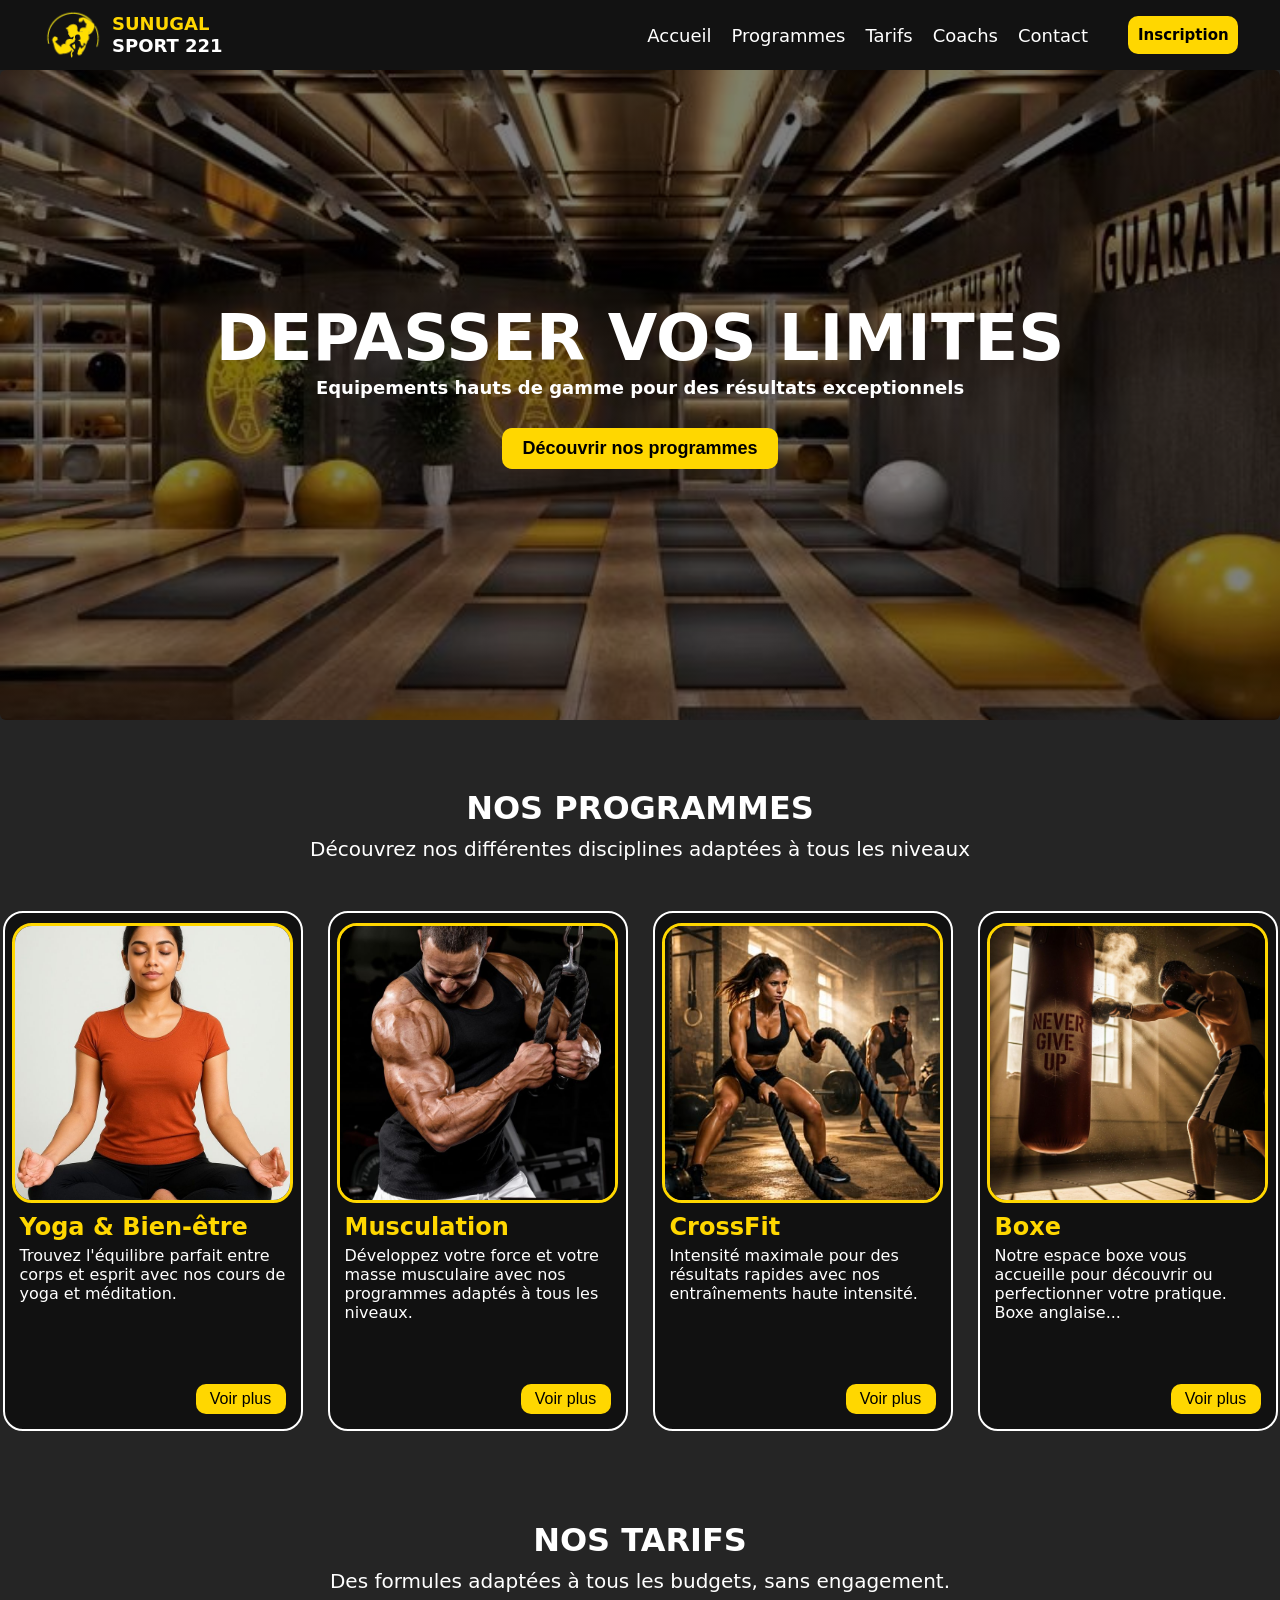
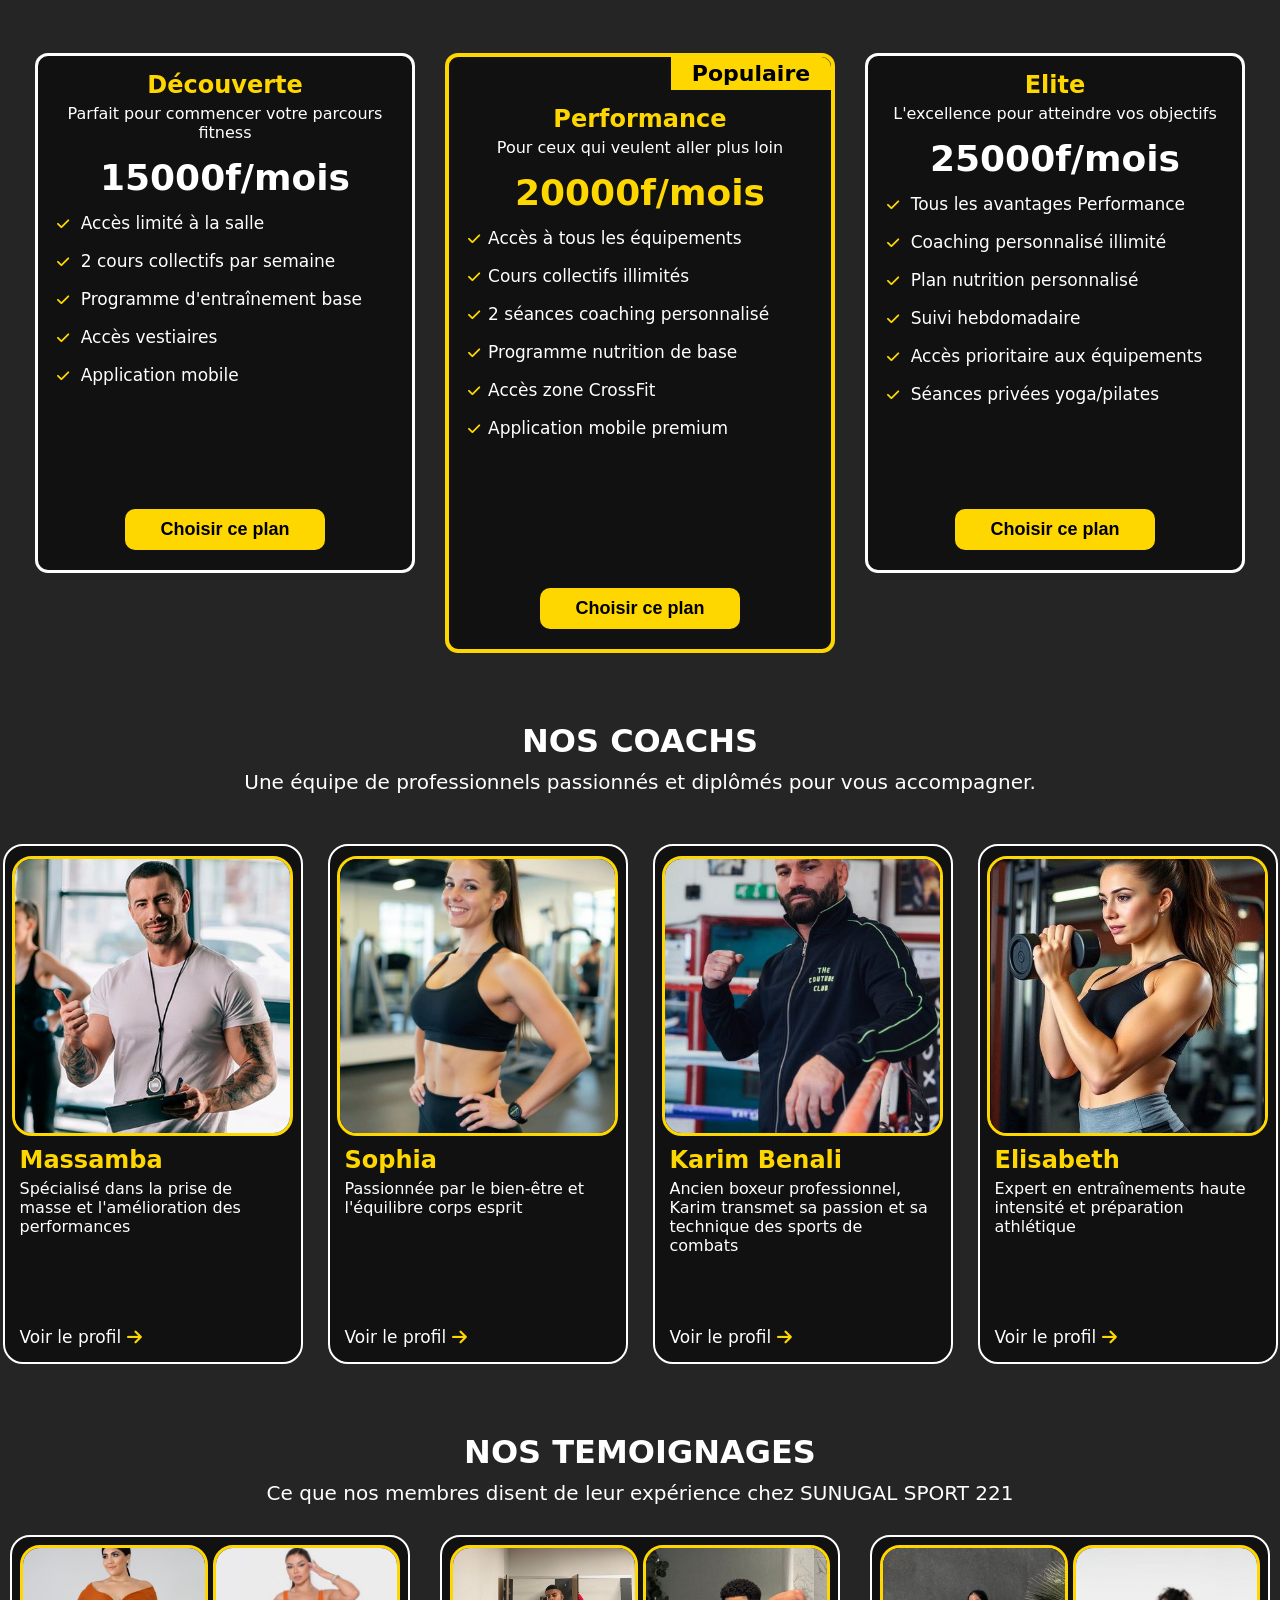
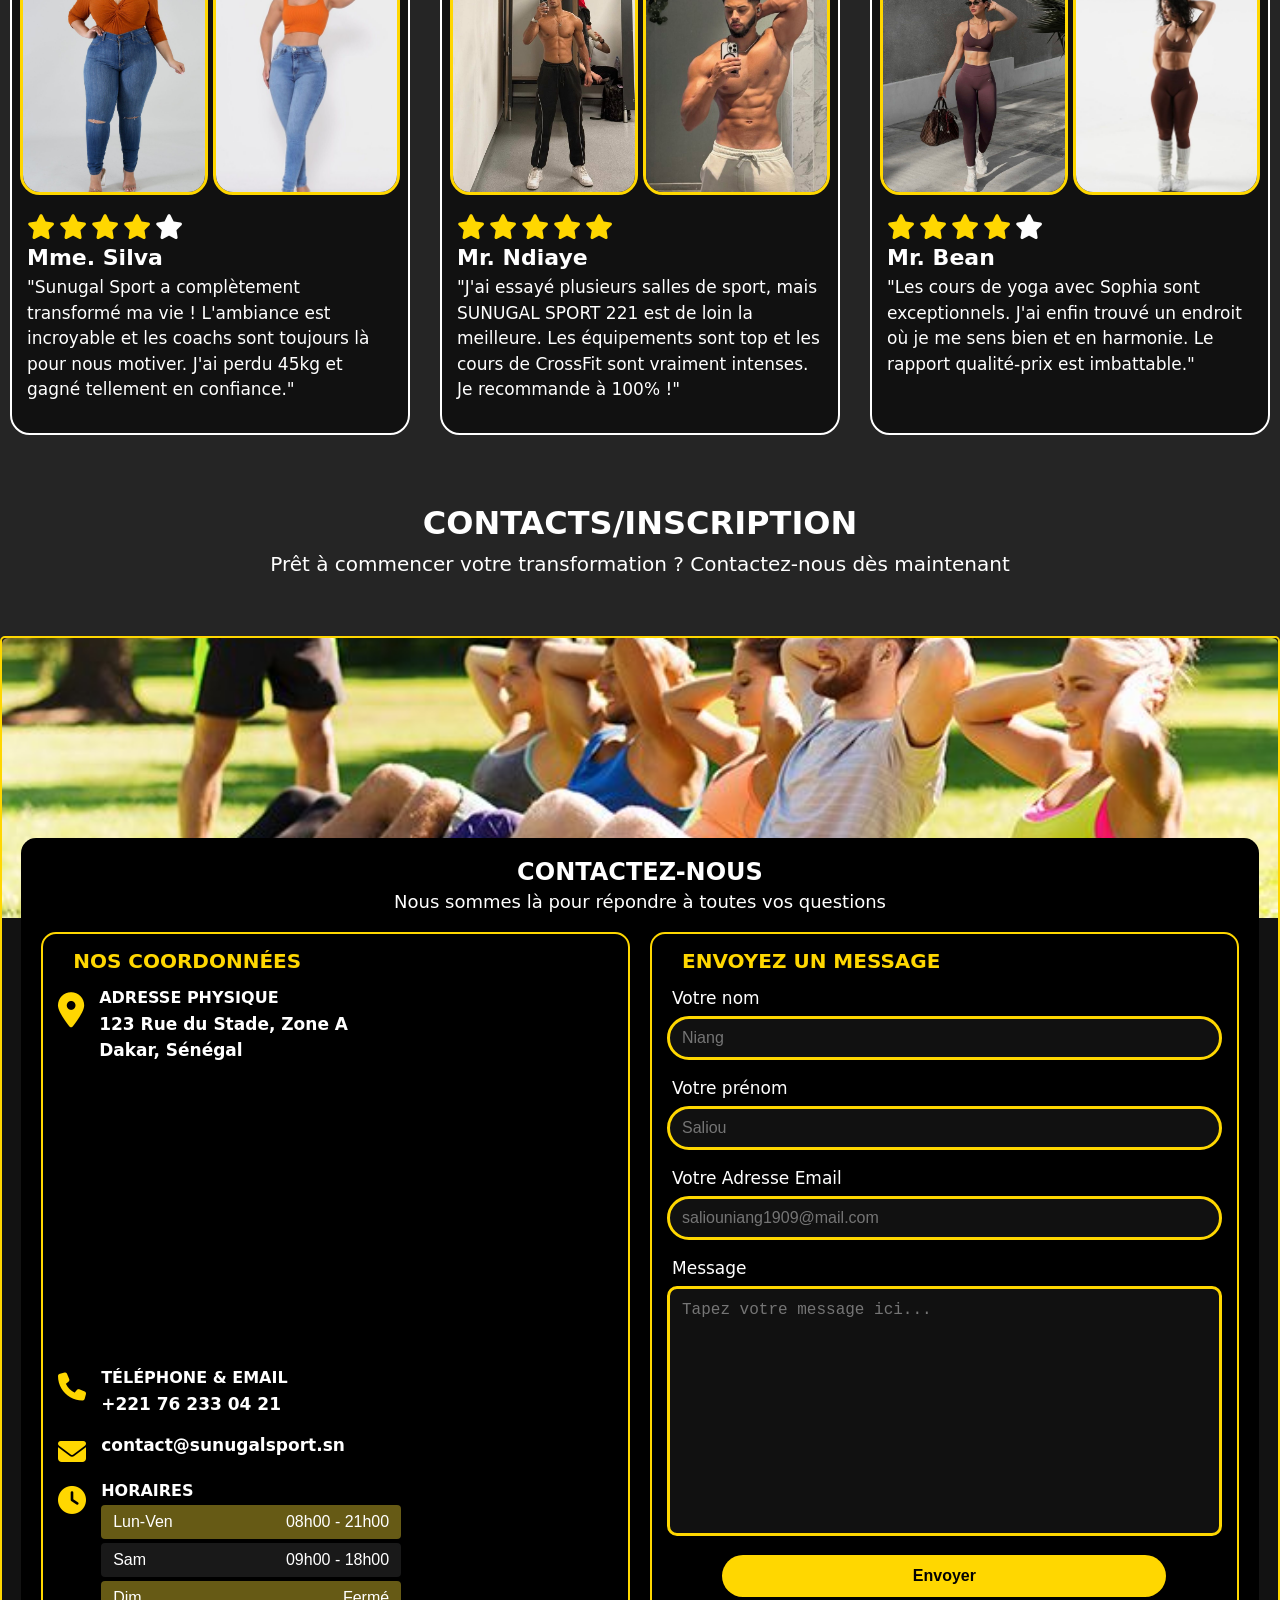
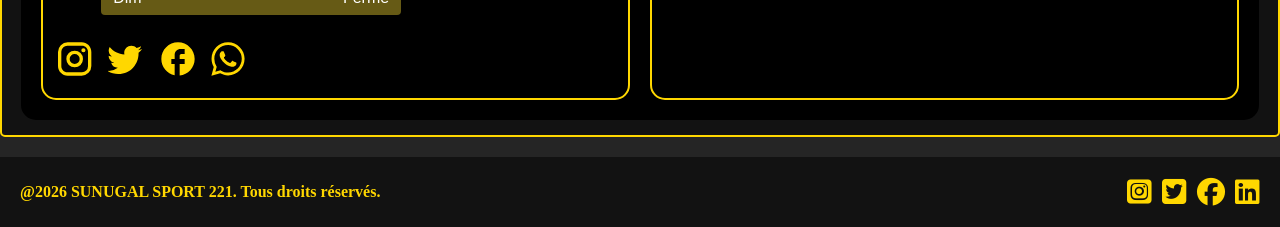
==== commit 6906a193: "un changement" ====
--- a/index.html
+++ b/index.html
@@ -13,42 +13,42 @@
 
 <body>
 
-<header>
-    <!-- Checkbox burger cachée -->
-    <input type="checkbox" id="burger">
-
-    <div class="menu">
-        <!-- Logo -->
-        <div class="logo-container">
-            <div class="logo"></div>
-            <div>
-                <h4 class="textlogo"><span style="color: #FFD700;">SUNUGAL</span><br>SPORT 221</h4>
+    <header>
+        <!-- Checkbox burger cachée -->
+        <input type="checkbox" id="burger">
+
+        <div class="menu">
+            <!-- Logo -->
+            <div class="logo-container">
+                <div class="logo"></div>
+                <div>
+                    <h4 class="textlogo"><span style="color: #FFD700;">SUNUGAL</span><br>SPORT 221</h4>
+                </div>
+            </div>
+
+            <!-- Label burger (visible sur mobile) -->
+            <label class="burger-label" for="burger">
+                <span class="burger-open">&#9776;</span>
+                <span class="burger-close">&#10005;</span>
+            </label>
+
+            <!-- Nav + Bouton -->
+            <div class="nav-actions">
+                <nav class="UN">
+                    <ul class="nav">
+                        <li><a href="index.html#Accueil" class="textnav">Accueil</a></li>
+                        <li><a href="index.html#Programmes" class="textnav">Programmes</a></li>
+                        <li><a href="index.html#Tarifs" class="textnav">Tarifs</a></li>
+                        <li><a href="index.html#Coachs" class="textnav">Coachs</a></li>
+                        <li><a href="index.html#Contact" class="textnav">Contact</a></li>
+                    </ul>
+                </nav>
+                <a href="/formulaire.html">
+                    <button class="btn">Inscription</button>
+                </a>
             </div>
         </div>
-
-        <!-- Label burger (visible sur mobile) -->
-        <label class="burger-label" for="burger">
-            <span class="burger-open">&#9776;</span>
-            <span class="burger-close">&#10005;</span>
-        </label>
-
-        <!-- Nav + Bouton -->
-        <div class="nav-actions">
-            <nav class="UN">
-                <ul class="nav">
-                    <li><a href="index.html#Accueil" class="textnav">Accueil</a></li>
-                    <li><a href="index.html#Programmes" class="textnav">Programmes</a></li>
-                    <li><a href="index.html#Tarifs" class="textnav">Tarifs</a></li>
-                    <li><a href="index.html#Coachs" class="textnav">Coachs</a></li>
-                    <li><a href="index.html#Contact" class="textnav">Contact</a></li>
-                </ul>
-            </nav>
-            <a href="/formulaire.html">
-                <button class="btn">Inscription</button>
-            </a>
-        </div>
-    </div>
-</header>
+    </header>
 
     <!-- ACCUEIL -->
     <section class="accueil">
@@ -59,34 +59,37 @@
                     <p class="textaccueil">DEPASSER VOS LIMITES</p>
                     <p class="soustextaccueil">Equipements hauts de gamme pour des résultats exceptionnels</p>
                 </h1>
-                <a href="/sport.html#Programmes" class="EE">
+                <a href="/index.html#Programmes" class="EE">
                     <button class="btn2">Découvrir nos programmes</button>
                 </a>
             </div>
             <div class="A1">
                 <h1 class="titre">
                     <p class="textaccueil2">TROUVER VOTRE EQUILIBRE</p>
-                    <p class="soustextaccueil2">Trouvez l'équilibre parfait entre corps et esprit avec nos cours de yoga et méditation.</p>
+                    <p class="soustextaccueil2">Trouvez l'équilibre parfait entre corps et esprit avec nos cours de yoga
+                        et méditation.</p>
                 </h1>
-                <a href="/index.html"   class="EE">
+                <a href="/index.html#Tarifs" class="EE">
                     <button class="btn2Z">Voir les tarifs</button>
                 </a>
             </div>
             <div class="A2">
                 <h1 class="titre">
                     <p class="textaccueil3">DEPASSER VOS LIMITES</p>
-                    <p class="soustextaccueil3">Intensité maximale pour des résultats rapides avec nos entraînements haute intensité</p>
+                    <p class="soustextaccueil3">Intensité maximale pour des résultats rapides avec nos entraînements
+                        haute intensité</p>
                 </h1>
-                <a href="/index.html"  class="EE">
+                <a href="/index.html#Coachs" class="EE">
                     <button class="btn2ZZ">Découvrir nos coachs</button>
                 </a>
             </div>
             <div class="A3">
                 <h1 class="titre">
                     <p class="textaccueil4">LIBERER VOTRE PUISSANCE</p>
-                    <p class="soustextaccueil4">Notre espace boxe vous accueille pour découvrir ou perfectionner votre pratique. Boxe anglaise</p>
+                    <p class="soustextaccueil4">Notre espace boxe vous accueille pour découvrir ou perfectionner votre
+                        pratique. Boxe anglaise</p>
                 </h1>
-                <a href="/index.html#Contact"  class="EE">
+                <a href="/index.html#Contact" class="EE">
                     <button class="btn2ZZZ">Nos contacts</button>
                 </a>
             </div>
@@ -95,7 +98,7 @@
                     <p class="textaccueil">DEPASSER VOS LIMITES</p>
                     <p class="soustextaccueil">Equipements hauts de gamme pour des résultats exceptionnels</p>
                 </h1>
-                <a href="/index.html"  class="EE">
+                <a href="/index.html#Programmes" class="EE">
                     <button class="btn2">Découvrir nos programmes</button>
                 </a>
             </div>
@@ -114,7 +117,8 @@
                     <img src="/image/WhatsApp Image 2026-04-09 at 15.24.21.jpeg" alt="YOGA" class="image22">
                 </div>
                 <h1 class="titleP">Yoga & Bien-être</h1>
-                <p class="soustitleP">Trouvez l'équilibre parfait entre corps et esprit avec nos cours de yoga et méditation.</p>
+                <p class="soustitleP">Trouvez l'équilibre parfait entre corps et esprit avec nos cours de yoga et
+                    méditation.</p>
                 <button class="btn31">Voir plus</button>
             </div>
             <div class="carte">
@@ -122,7 +126,8 @@
                     <img src="/image/798d646e8325ace8523995716c048123.jpg" alt="musculation" class="imag11">
                 </div>
                 <h1 class="titleP">Musculation</h1>
-                <p class="soustitleP">Développez votre force et votre masse musculaire avec nos programmes adaptés à tous les niveaux.</p>
+                <p class="soustitleP">Développez votre force et votre masse musculaire avec nos programmes adaptés à
+                    tous les niveaux.</p>
                 <a href="/detailprogramme.html" target="_self" style="text-decoration: none;">
                     <button class="btn3b">Voir plus</button>
                 </a>
@@ -132,7 +137,8 @@
                     <img src="/image/WhatsApp Image 2026-04-09 at 15.24.21 (1).jpeg" alt="Crossfit" class="image44">
                 </div>
                 <h1 class="titleP">CrossFit</h1>
-                <p class="soustitleP">Intensité maximale pour des résultats rapides avec nos entraînements haute intensité.</p>
+                <p class="soustitleP">Intensité maximale pour des résultats rapides avec nos entraînements haute
+                    intensité.</p>
                 <button class="btn3">Voir plus</button>
             </div>
             <div class="carte">
@@ -140,7 +146,8 @@
                     <img src="/image/feb1b26ec4ed3f899586b922f8d77b12.jpg" alt="BOXE" class="image33">
                 </div>
                 <h1 class="titleP">Boxe</h1>
-                <p class="soustitleP">Notre espace boxe vous accueille pour découvrir ou perfectionner votre pratique. Boxe anglaise...</p>
+                <p class="soustitleP">Notre espace boxe vous accueille pour découvrir ou perfectionner votre pratique.
+                    Boxe anglaise...</p>
                 <button class="btn3d">Voir plus</button>
             </div>
         </section>
@@ -156,12 +163,14 @@
                 <h2 class="titleT2">15000f/mois</h2>
                 <div class="paragrapheT">
                     <i class="fa-solid fa-check flèche"></i> <span class="textf">Accès limité à la salle</span><br><br>
-                    <i class="fa-solid fa-check flèche"></i> <span class="textf">2 cours collectifs par semaine</span><br><br>
-                    <i class="fa-solid fa-check flèche"></i> <span class="textf">Programme d'entraînement base</span><br><br>
+                    <i class="fa-solid fa-check flèche"></i> <span class="textf">2 cours collectifs par
+                        semaine</span><br><br>
+                    <i class="fa-solid fa-check flèche"></i> <span class="textf">Programme d'entraînement
+                        base</span><br><br>
                     <i class="fa-solid fa-check flèche"></i> <span class="textf">Accès vestiaires</span><br><br>
                     <i class="fa-solid fa-check flèche"></i> <span class="textf">Application mobile</span>
                 </div>
-                <a href="/formulaire.html" target="_self"  class="EE">
+                <a href="/formulaire.html" target="_self" class="EE">
                     <button class="btnT">Choisir ce plan</button>
                 </a>
             </div>
@@ -175,14 +184,19 @@
                     <p class="soustitleT">Pour ceux qui veulent aller plus loin</p>
                     <h2 class="titleT22">20000f/mois</h2>
                     <div class="paragrapheT2">
-                        <i class="fa-solid fa-check flèche"></i><span class="textf">Accès à tous les équipements</span><br><br>
-                        <i class="fa-solid fa-check flèche"></i><span class="textf">Cours collectifs illimités</span><br><br>
-                        <i class="fa-solid fa-check flèche"></i><span class="textf">2 séances coaching personnalisé</span><br><br>
-                        <i class="fa-solid fa-check flèche"></i><span class="textf">Programme nutrition de base</span><br><br>
+                        <i class="fa-solid fa-check flèche"></i><span class="textf">Accès à tous les
+                            équipements</span><br><br>
+                        <i class="fa-solid fa-check flèche"></i><span class="textf">Cours collectifs
+                            illimités</span><br><br>
+                        <i class="fa-solid fa-check flèche"></i><span class="textf">2 séances coaching
+                            personnalisé</span><br><br>
+                        <i class="fa-solid fa-check flèche"></i><span class="textf">Programme nutrition de
+                            base</span><br><br>
                         <i class="fa-solid fa-check flèche"></i><span class="textf">Accès zone CrossFit</span><br><br>
-                        <i class="fa-solid fa-check flèche"></i><span class="textf">Application mobile premium</span><br><br>
-                    </div>
-                    <a href="/formulaire.html" target="_self"  class="EE">
+                        <i class="fa-solid fa-check flèche"></i><span class="textf">Application mobile
+                            premium</span><br><br>
+                    </div>
+                    <a href="/formulaire.html" target="_self" class="EE">
                         <button class="btnT2">Choisir ce plan</button>
                     </a>
                 </div>
@@ -193,14 +207,18 @@
                 <p class="soustitleT">L'excellence pour atteindre vos objectifs</p>
                 <h2 class="titleT2">25000f/mois</h2>
                 <div class="paragrapheT">
-                    <i class="fa-solid fa-check flèche"></i> <span class="textf">Tous les avantages Performance</span><br><br>
-                    <i class="fa-solid fa-check flèche"></i> <span class="textf">Coaching personnalisé illimité</span><br><br>
-                    <i class="fa-solid fa-check flèche"></i> <span class="textf">Plan nutrition personnalisé</span><br><br>
+                    <i class="fa-solid fa-check flèche"></i> <span class="textf">Tous les avantages
+                        Performance</span><br><br>
+                    <i class="fa-solid fa-check flèche"></i> <span class="textf">Coaching personnalisé
+                        illimité</span><br><br>
+                    <i class="fa-solid fa-check flèche"></i> <span class="textf">Plan nutrition
+                        personnalisé</span><br><br>
                     <i class="fa-solid fa-check flèche"></i> <span class="textf">Suivi hebdomadaire</span><br><br>
-                    <i class="fa-solid fa-check flèche"></i> <span class="textf">Accès prioritaire aux équipements</span><br><br>
+                    <i class="fa-solid fa-check flèche"></i> <span class="textf">Accès prioritaire aux
+                        équipements</span><br><br>
                     <i class="fa-solid fa-check flèche"></i> <span class="textf">Séances privées yoga/pilates</span>
                 </div>
-                <a href="/formulaire.html" target="_self"  class="EE">
+                <a href="/formulaire.html" target="_self" class="EE">
                     <button class="btnT">Choisir ce plan</button>
                 </a>
             </div>
@@ -234,7 +252,8 @@
                     <img src="/image/8adbc22457ec342c8f4f15aef69f5e6a.jpg" alt="Karim" class="imageCC">
                 </div>
                 <h1 class="titleP">Karim Benali</h1>
-                <p class="soustitleP">Ancien boxeur professionnel, Karim transmet sa passion et sa technique des sports de combats</p>
+                <p class="soustitleP">Ancien boxeur professionnel, Karim transmet sa passion et sa technique des sports
+                    de combats</p>
                 <p class="LienCC">Voir le profil <i class="fa-solid fa-arrow-right arrow"></i></p>
             </div>
             <div class="carte">
@@ -269,7 +288,8 @@
                     <i class="fa-solid fa-star" style="color:#ffffff;font-size:25px;"></i>
                 </div>
                 <h1 class="nomTemoign">Mme. Silva</h1>
-                <p class="texteTemoign">"Sunugal Sport a complètement transformé ma vie ! L'ambiance est incroyable et les coachs sont toujours là pour nous motiver. J'ai perdu 45kg et gagné tellement en confiance."</p>
+                <p class="texteTemoign">"Sunugal Sport a complètement transformé ma vie ! L'ambiance est incroyable et
+                    les coachs sont toujours là pour nous motiver. J'ai perdu 45kg et gagné tellement en confiance."</p>
             </div>
             <div class="cardet">
                 <div class="photo">
@@ -288,7 +308,9 @@
                     <i class="fa-solid fa-star" style="color:#FFD700;font-size:25px;"></i>
                 </div>
                 <h1 class="nomTemoign">Mr. Ndiaye</h1>
-                <p class="texteTemoign">"J'ai essayé plusieurs salles de sport, mais SUNUGAL SPORT 221 est de loin la meilleure. Les équipements sont top et les cours de CrossFit sont vraiment intenses. Je recommande à 100% !"</p>
+                <p class="texteTemoign">"J'ai essayé plusieurs salles de sport, mais SUNUGAL SPORT 221 est de loin la
+                    meilleure. Les équipements sont top et les cours de CrossFit sont vraiment intenses. Je recommande à
+                    100% !"</p>
             </div>
             <div class="cardet">
                 <div class="photo">
@@ -307,7 +329,8 @@
                     <i class="fa-solid fa-star" style="color:#ffffff;font-size:25px;"></i>
                 </div>
                 <h1 class="nomTemoign">Mr. Bean</h1>
-                <p class="texteTemoign">"Les cours de yoga avec Sophia sont exceptionnels. J'ai enfin trouvé un endroit où je me sens bien et en harmonie. Le rapport qualité-prix est imbattable."</p>
+                <p class="texteTemoign">"Les cours de yoga avec Sophia sont exceptionnels. J'ai enfin trouvé un endroit
+                    où je me sens bien et en harmonie. Le rapport qualité-prix est imbattable."</p>
             </div>
         </section>
 
@@ -378,10 +401,27 @@
                             </div>
 
                             <div class="social-icons">
-                                <svg xmlns="http://www.w3.org/2000/svg" width="40" height="40" viewBox="2 0 24 24"><path fill="#FFD700" d="M7.8 2h8.4C19.4 2 22 4.6 22 7.8v8.4a5.8 5.8 0 0 1-5.8 5.8H7.8C4.6 22 2 19.4 2 16.2V7.8A5.8 5.8 0 0 1 7.8 2m-.2 2A3.6 3.6 0 0 0 4 7.6v8.8C4 18.39 5.61 20 7.6 20h8.8a3.6 3.6 0 0 0 3.6-3.6V7.6C20 5.61 18.39 4 16.4 4zm9.65 1.5a1.25 1.25 0 0 1 1.25 1.25A1.25 1.25 0 0 1 17.25 8A1.25 1.25 0 0 1 16 6.75a1.25 1.25 0 0 1 1.25-1.25M12 7a5 5 0 0 1 5 5a5 5 0 0 1-5 5a5 5 0 0 1-5-5a5 5 0 0 1 5-5m0 2a3 3 0 0 0-3 3a3 3 0 0 0 3 3a3 3 0 0 0 3-3a3 3 0 0 0-3-3"/></svg>
-                                <svg xmlns="http://www.w3.org/2000/svg" width="40" height="40" viewBox="2 0 24 24"><path fill="#FFD700" d="M22.46 6c-.77.35-1.6.58-2.46.69c.88-.53 1.56-1.37 1.88-2.38c-.83.5-1.75.85-2.72 1.05C18.37 4.5 17.26 4 16 4c-2.35 0-4.27 1.92-4.27 4.29c0 .34.04.67.11.98C8.28 9.09 5.11 7.38 3 4.79c-.37.63-.58 1.37-.58 2.15c0 1.49.75 2.81 1.91 3.56c-.71 0-1.37-.2-1.95-.5v.03c0 2.08 1.48 3.82 3.44 4.21a4.2 4.2 0 0 1-1.93.07a4.28 4.28 0 0 0 4 2.98a8.52 8.52 0 0 1-5.33 1.84q-.51 0-1.02-.06C3.44 20.29 5.7 21 8.12 21C16 21 20.33 14.46 20.33 8.79c0-.19 0-.37-.01-.56c.84-.6 1.56-1.36 2.14-2.23"/></svg>
-                                <svg xmlns="http://www.w3.org/2000/svg" width="40" height="40" viewBox="0 0 24 24"><path fill="#FFD700" d="M22 12c0-5.52-4.48-10-10-10S2 6.48 2 12c0 4.84 3.44 8.87 8 9.8V15H8v-3h2V9.5C10 7.57 11.57 6 13.5 6H16v3h-2c-.55 0-1 .45-1 1v2h3v3h-3v6.95c5.05-.5 9-4.76 9-9.95"/></svg>
-                                <svg xmlns="http://www.w3.org/2000/svg" width="40" height="40" viewBox="0 0 24 24"><path fill="#FFD700" d="M19.05 4.91A9.82 9.82 0 0 0 12.04 2c-5.46 0-9.91 4.45-9.91 9.91c0 1.75.46 3.45 1.32 4.95L2.05 22l5.25-1.38c1.45.79 3.08 1.21 4.74 1.21c5.46 0 9.91-4.45 9.91-9.91c0-2.65-1.03-5.14-2.9-7.01m-7.01 15.24c-1.48 0-2.93-.4-4.2-1.15l-.3-.18l-3.12.82l.83-3.04l-.2-.31a8.26 8.26 0 0 1-1.26-4.38c0-4.54 3.7-8.24 8.24-8.24c2.2 0 4.27.86 5.82 2.42a8.18 8.18 0 0 1 2.41 5.83c.02 4.54-3.68 8.23-8.22 8.23m4.52-6.16c-.25-.12-1.47-.72-1.69-.81c-.23-.08-.39-.12-.56.12c-.17.25-.64.81-.78.97c-.14.17-.29.19-.54.06c-.25-.12-1.05-.39-1.99-1.23c-.74-.66-1.23-1.47-1.38-1.72c-.14-.25-.02-.38.11-.51c.11-.11.25-.29.37-.43s.17-.25.25-.41c.08-.17.04-.31-.02-.43s-.56-1.34-.76-1.84c-.2-.48-.41-.42-.56-.43h-.48c-.17 0-.43.06-.66.31c-.22.25-.86.85-.86 2.07s.89 2.4 1.01 2.56c.12.17 1.75 2.67 4.23 3.74c.59.26 1.05.41 1.41.52c.59.19 1.13.16 1.56.1c.48-.07 1.47-.6 1.67-1.18c.21-.58.21-1.07.14-1.18s-.22-.16-.47-.28"/></svg>
+                                <a href="https://www.instagram.com/ "> <svg xmlns="http://www.w3.org/2000/svg" width="40" height="40"
+                                        viewBox="2 0 24 24">
+                                        <path fill="#FFD700"
+                                            d="M7.8 2h8.4C19.4 2 22 4.6 22 7.8v8.4a5.8 5.8 0 0 1-5.8 5.8H7.8C4.6 22 2 19.4 2 16.2V7.8A5.8 5.8 0 0 1 7.8 2m-.2 2A3.6 3.6 0 0 0 4 7.6v8.8C4 18.39 5.61 20 7.6 20h8.8a3.6 3.6 0 0 0 3.6-3.6V7.6C20 5.61 18.39 4 16.4 4zm9.65 1.5a1.25 1.25 0 0 1 1.25 1.25A1.25 1.25 0 0 1 17.25 8A1.25 1.25 0 0 1 16 6.75a1.25 1.25 0 0 1 1.25-1.25M12 7a5 5 0 0 1 5 5a5 5 0 0 1-5 5a5 5 0 0 1-5-5a5 5 0 0 1 5-5m0 2a3 3 0 0 0-3 3a3 3 0 0 0 3 3a3 3 0 0 0 3-3a3 3 0 0 0-3-3" />
+                                    </svg>
+                                </a>
+                                <a href="https://twitter.com/"><svg xmlns="http://www.w3.org/2000/svg" width="40" height="40"
+                                        viewBox="2 0 24 24">
+                                        <path fill="#FFD700"
+                                            d="M22.46 6c-.77.35-1.6.58-2.46.69c.88-.53 1.56-1.37 1.88-2.38c-.83.5-1.75.85-2.72 1.05C18.37 4.5 17.26 4 16 4c-2.35 0-4.27 1.92-4.27 4.29c0 .34.04.67.11.98C8.28 9.09 5.11 7.38 3 4.79c-.37.63-.58 1.37-.58 2.15c0 1.49.75 2.81 1.91 3.56c-.71 0-1.37-.2-1.95-.5v.03c0 2.08 1.48 3.82 3.44 4.21a4.2 4.2 0 0 1-1.93.07a4.28 4.28 0 0 0 4 2.98a8.52 8.52 0 0 1-5.33 1.84q-.51 0-1.02-.06C3.44 20.29 5.7 21 8.12 21C16 21 20.33 14.46 20.33 8.79c0-.19 0-.37-.01-.56c.84-.6 1.56-1.36 2.14-2.23" />
+                                    </svg></a>
+                                <a href="https://www.facebook.com/"> <svg xmlns="http://www.w3.org/2000/svg" width="40" height="40"
+                                        viewBox="0 0 24 24">
+                                        <path fill="#FFD700"
+                                            d="M22 12c0-5.52-4.48-10-10-10S2 6.48 2 12c0 4.84 3.44 8.87 8 9.8V15H8v-3h2V9.5C10 7.57 11.57 6 13.5 6H16v3h-2c-.55 0-1 .45-1 1v2h3v3h-3v6.95c5.05-.5 9-4.76 9-9.95" />
+                                    </svg></a>
+                                <a href="https://web.whatsapp.com/"><svg xmlns="http://www.w3.org/2000/svg" width="40" height="40"
+                                        viewBox="0 0 24 24">
+                                        <path fill="#FFD700"
+                                            d="M19.05 4.91A9.82 9.82 0 0 0 12.04 2c-5.46 0-9.91 4.45-9.91 9.91c0 1.75.46 3.45 1.32 4.95L2.05 22l5.25-1.38c1.45.79 3.08 1.21 4.74 1.21c5.46 0 9.91-4.45 9.91-9.91c0-2.65-1.03-5.14-2.9-7.01m-7.01 15.24c-1.48 0-2.93-.4-4.2-1.15l-.3-.18l-3.12.82l.83-3.04l-.2-.31a8.26 8.26 0 0 1-1.26-4.38c0-4.54 3.7-8.24 8.24-8.24c2.2 0 4.27.86 5.82 2.42a8.18 8.18 0 0 1 2.41 5.83c.02 4.54-3.68 8.23-8.22 8.23m4.52-6.16c-.25-.12-1.47-.72-1.69-.81c-.23-.08-.39-.12-.56.12c-.17.25-.64.81-.78.97c-.14.17-.29.19-.54.06c-.25-.12-1.05-.39-1.99-1.23c-.74-.66-1.23-1.47-1.38-1.72c-.14-.25-.02-.38.11-.51c.11-.11.25-.29.37-.43s.17-.25.25-.41c.08-.17.04-.31-.02-.43s-.56-1.34-.76-1.84c-.2-.48-.41-.42-.56-.43h-.48c-.17 0-.43.06-.66.31c-.22.25-.86.85-.86 2.07s.89 2.4 1.01 2.56c.12.17 1.75 2.67 4.23 3.74c.59.26 1.05.41 1.41.52c.59.19 1.13.16 1.56.1c.48-.07 1.47-.6 1.67-1.18c.21-.58.21-1.07.14-1.18s-.22-.16-.47-.28" />
+                                    </svg></a>
                             </div>
                         </div>
                     </div>
@@ -403,7 +443,8 @@
                             </div><br>
                             <div class="forme">
                                 <label for="message" class="textfor">Message</label><br>
-                                <textarea name="Message" id="Message" class="format1" placeholder="Tapez votre message ici..."></textarea>
+                                <textarea name="Message" id="Message" class="format1"
+                                    placeholder="Tapez votre message ici..."></textarea>
                             </div>
                             <button type="submit" class="submit-btn">Envoyer</button>
                         </form>
@@ -433,4 +474,5 @@
     </footer>
 
 </body>
+
 </html>
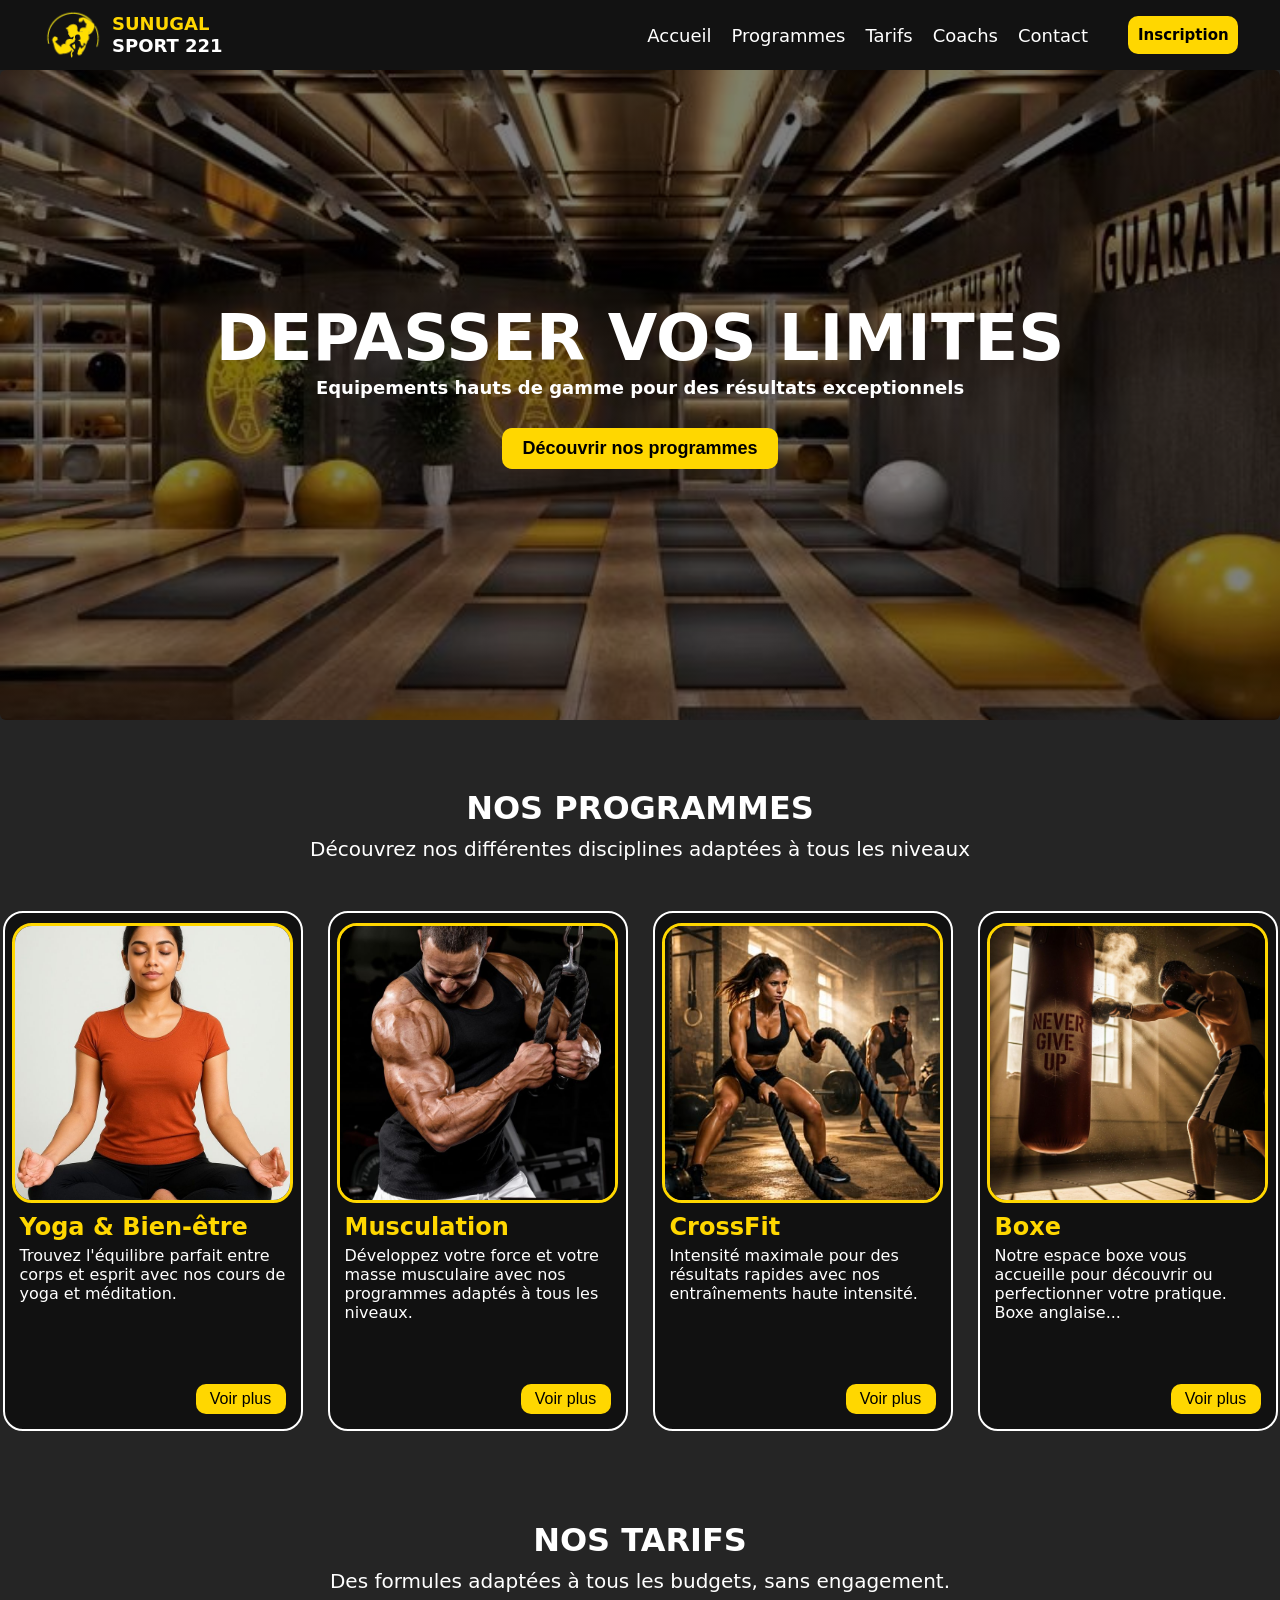
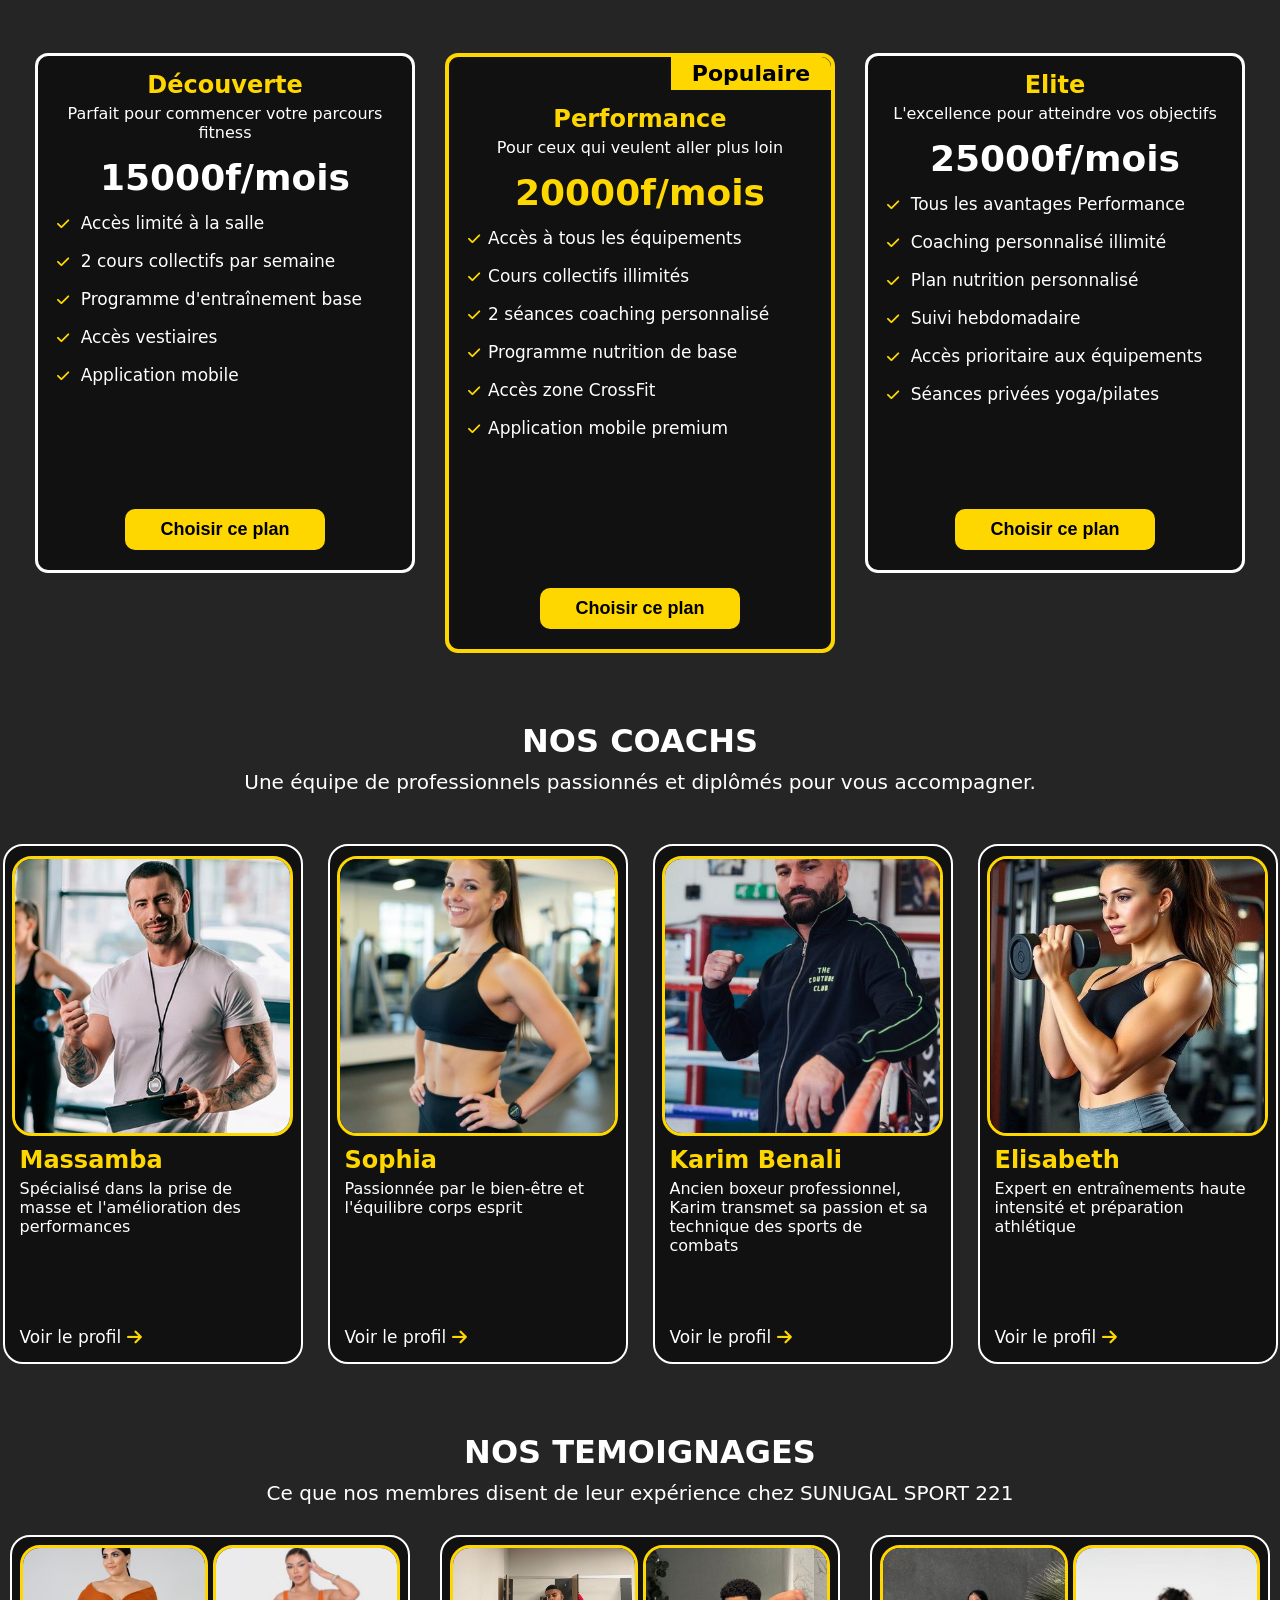
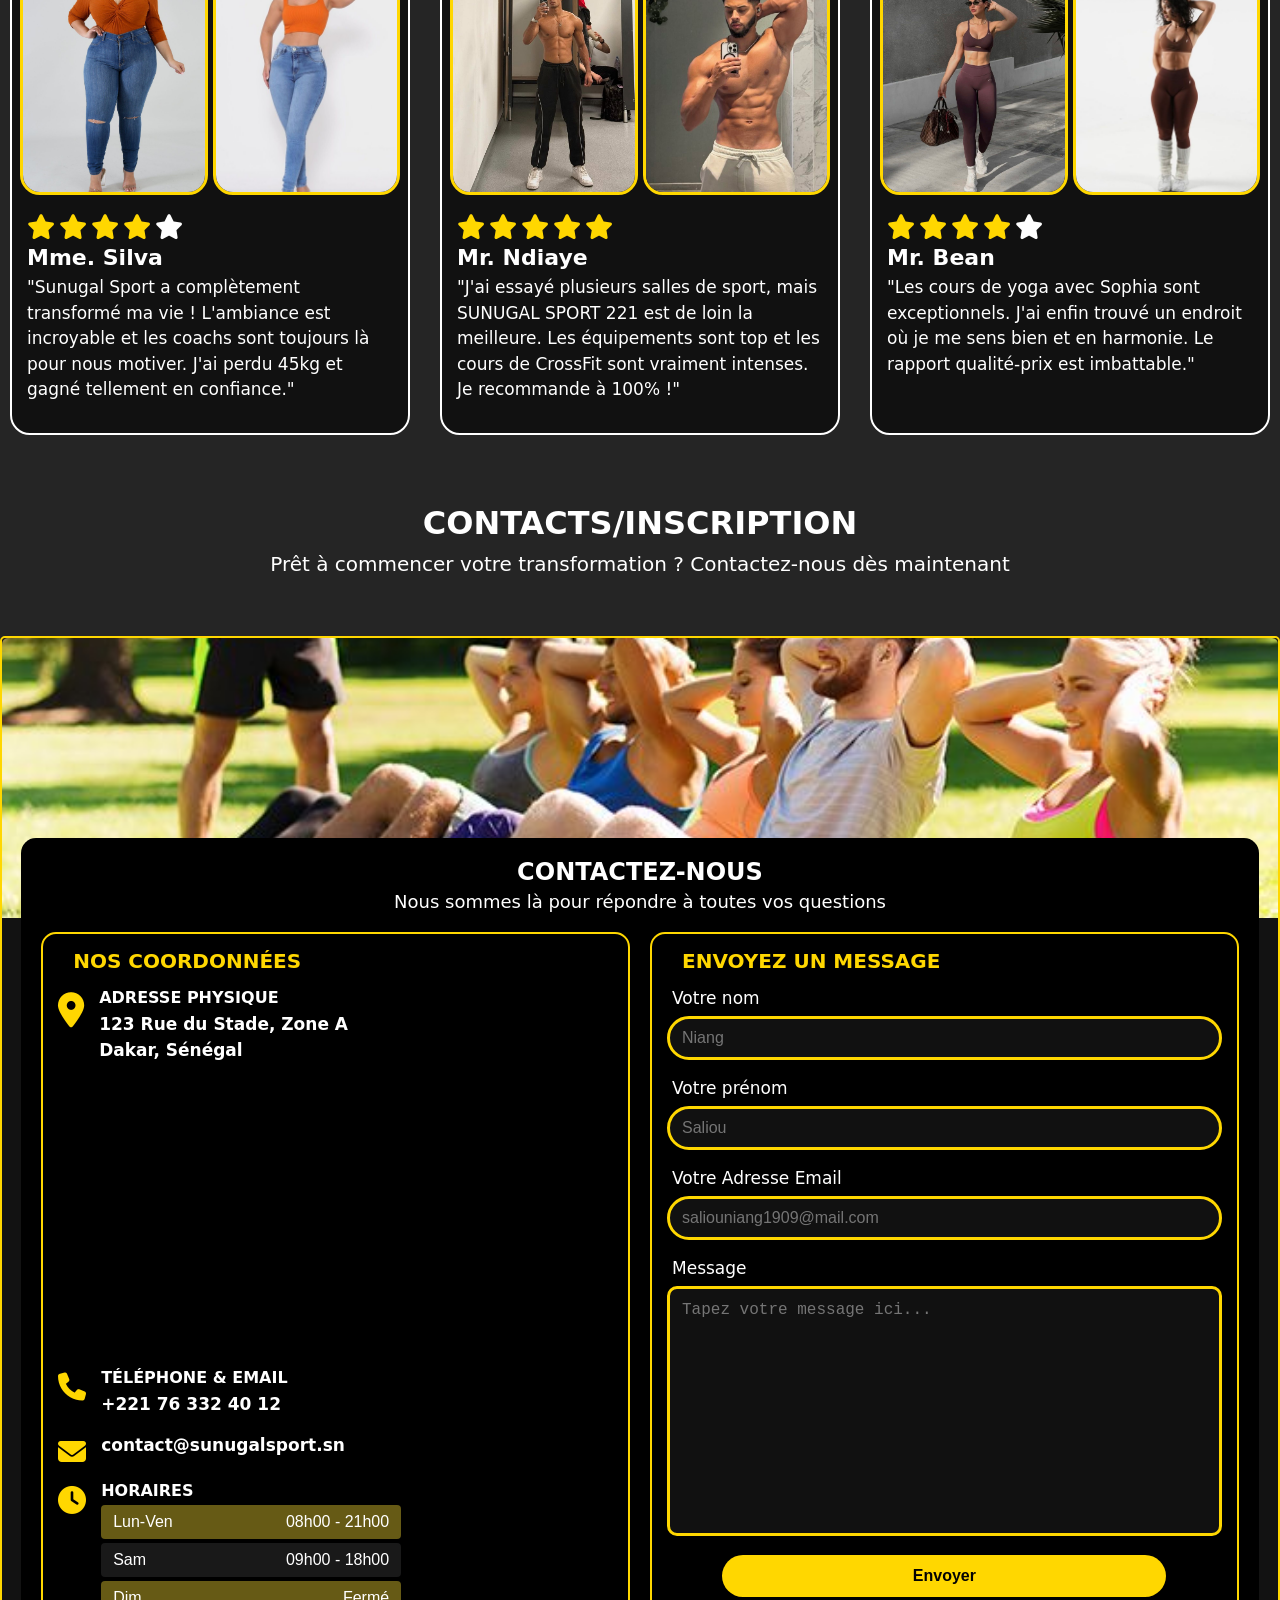
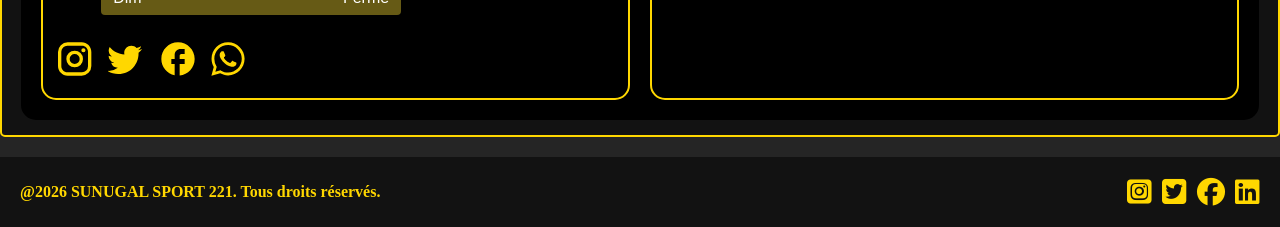
==== commit 7df2783c: "modification" ====
--- a/index.html
+++ b/index.html
@@ -368,7 +368,7 @@
                                 <i class="fa-solid fa-phone aaa"></i>
                                 <div class="coord-text">
                                     <h2 class="coord-title">TÉLÉPHONE & EMAIL</h2>
-                                    <p class="coord-detail">+221 76 233 04 21</p>
+                                    <p class="coord-detail">+221 76 332 40 12</p>
                                 </div>
                             </div>
 
--- a/stylesport.css
+++ b/stylesport.css
@@ -1108,15 +1108,17 @@
         .textaccueil2,
         .textaccueil3,
         .textaccueil4 {
-            font-size: 38px;
+            font-size: 30px;
         }
 
         .soustextaccueil,
         .soustextaccueil2,
         .soustextaccueil3,
         .soustextaccueil4 {
-            font-size: 15px;
+     
             text-align: initial;
+            font-size: medium;
+          
             margin-right: 90px;
         }
 
@@ -1180,7 +1182,8 @@
         .soustextaccueil2,
         .soustextaccueil3,
         .soustextaccueil4 {
-            font-size: 14px;
+         
+            font-size: medium;
         }
 
         .btn2,
@@ -1403,9 +1406,17 @@
 /* Pour les mobiles (max-width: 768px) */
 @media (max-width: 768px) {
     .soustextaccueil, .soustextaccueil2, .soustextaccueil3, .soustextaccueil4 {
-        font-size: 1rem;
+        font-size: 0.75rem;
         margin-left: 0; /* On remet à zéro */
         padding: 0 15px;
         margin-left: 90px;
     }
 }
+
+@media (max-width: 480px) {
+    .soustextaccueil, .soustextaccueil2, .soustextaccueil3, .soustextaccueil4 {
+        font-size: 0.65rem;   /* ← encore plus petit */
+        padding: 0 8px;
+        margin-left: 90px;
+    }
+}
